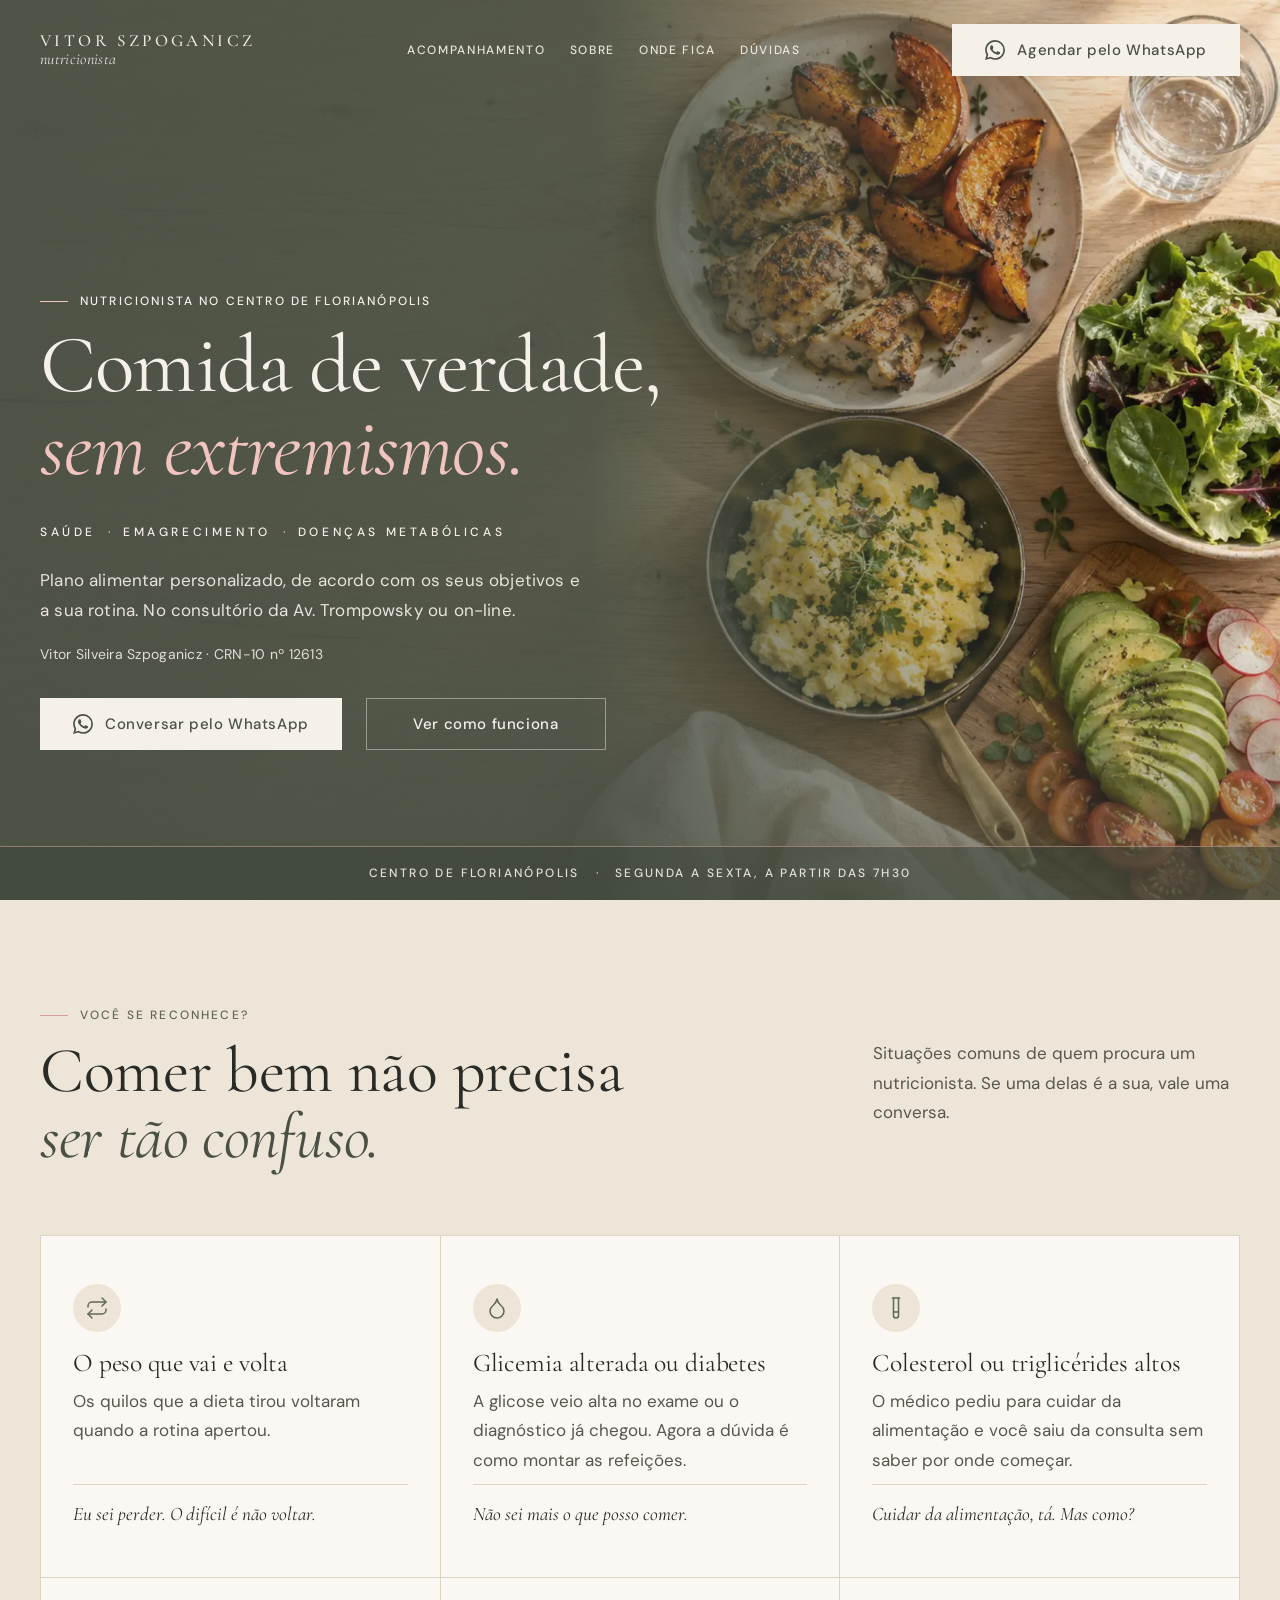
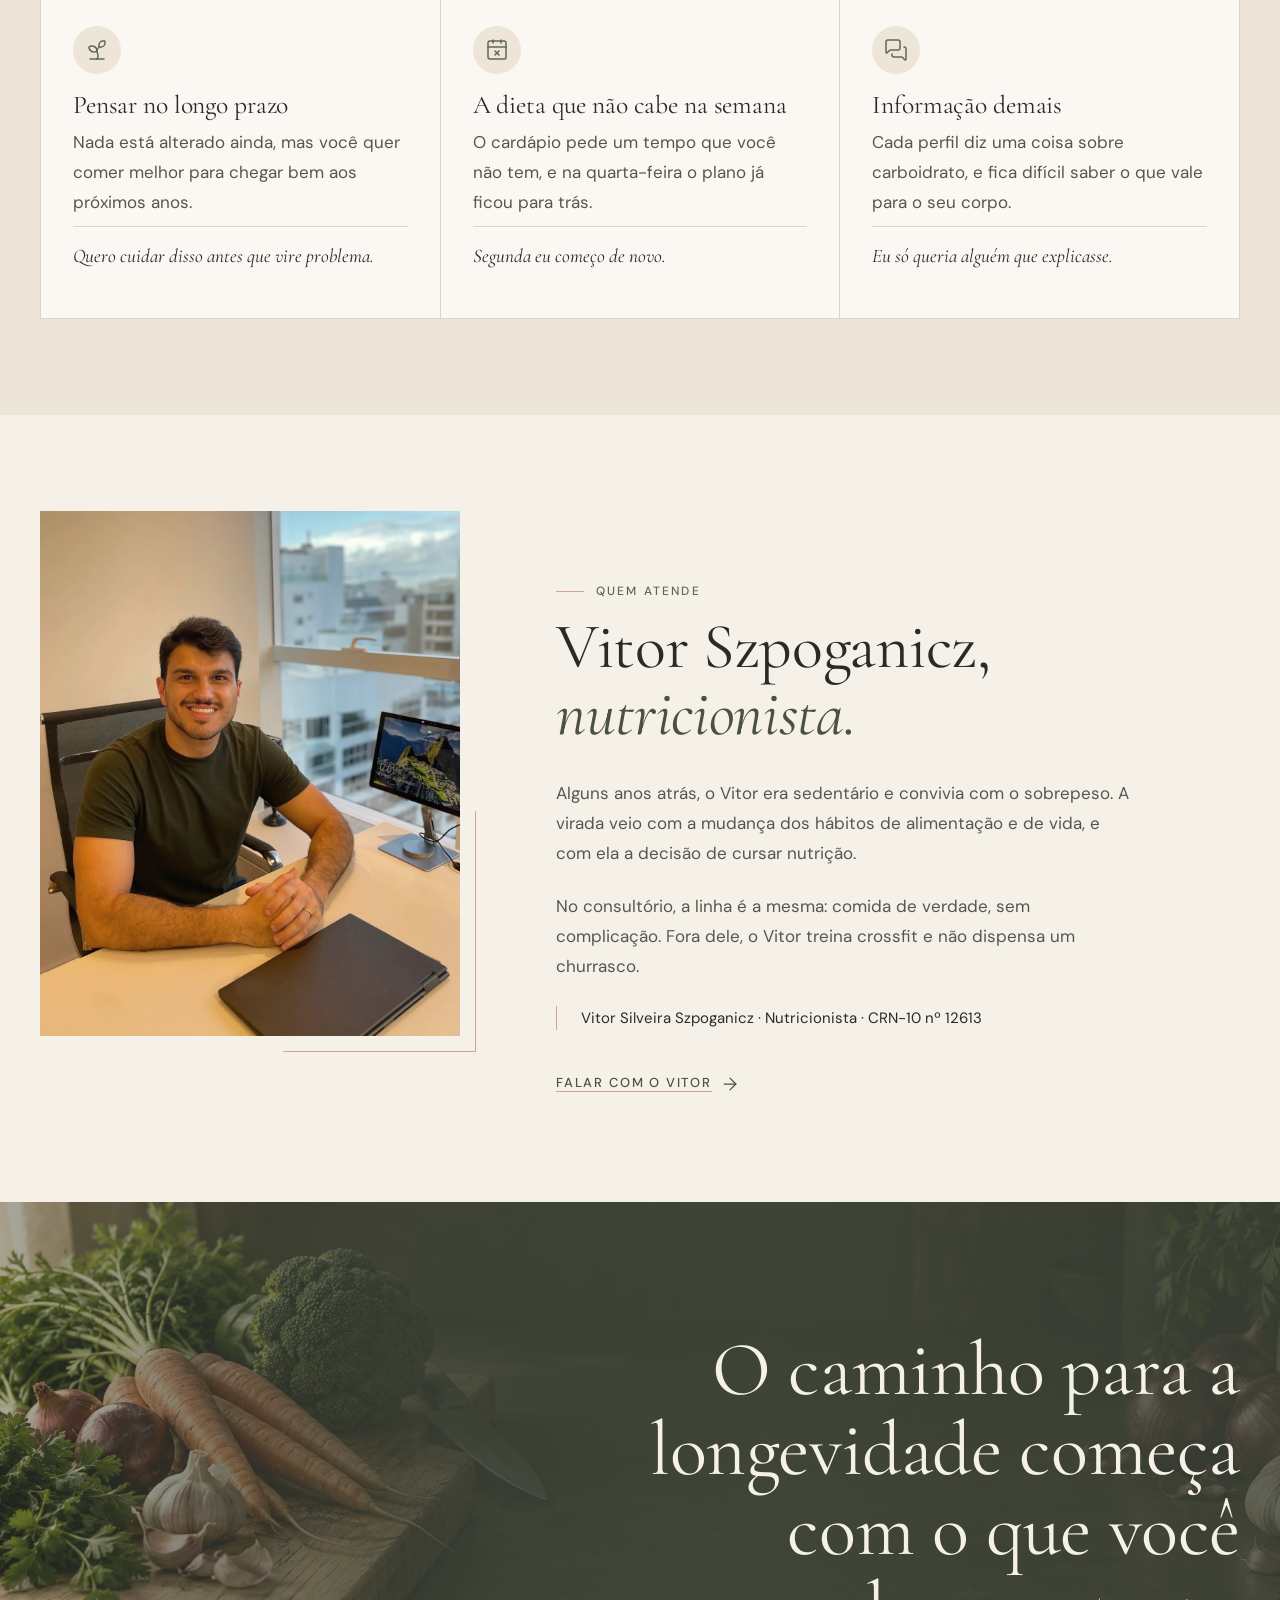
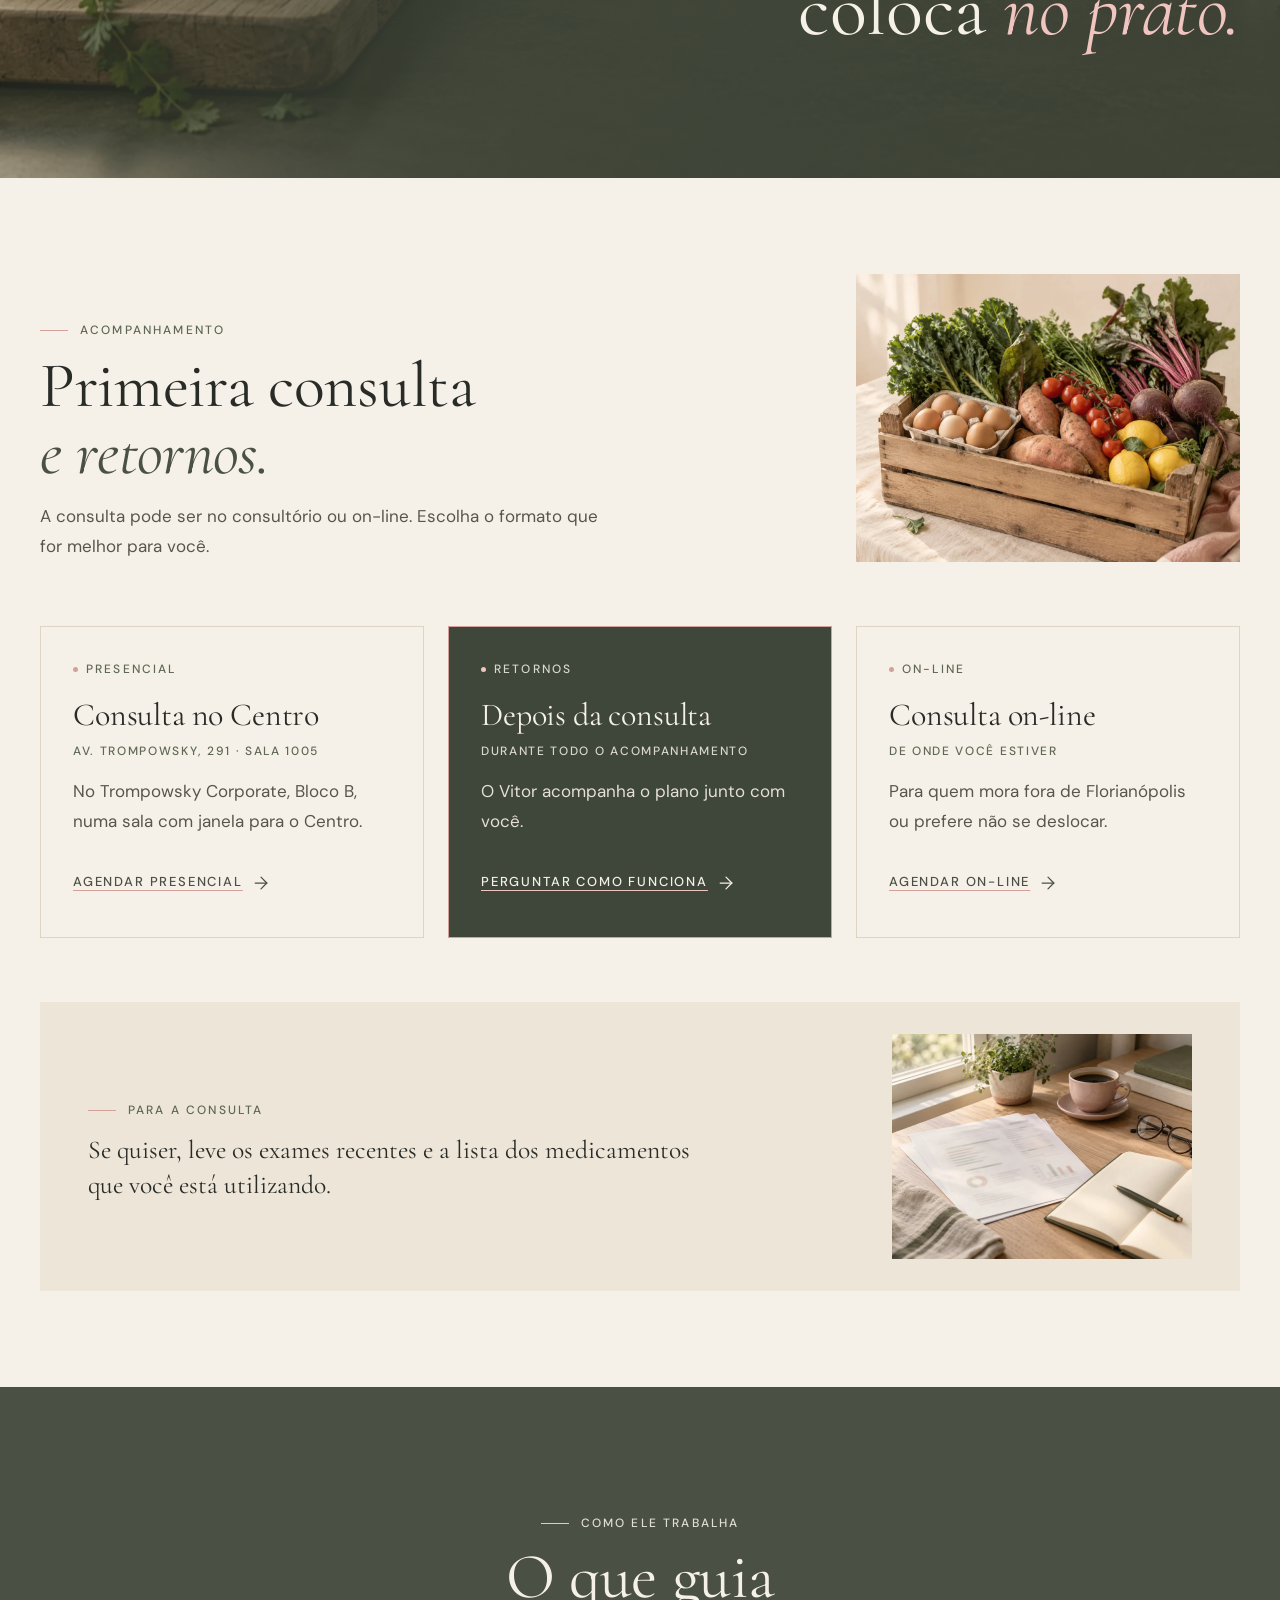
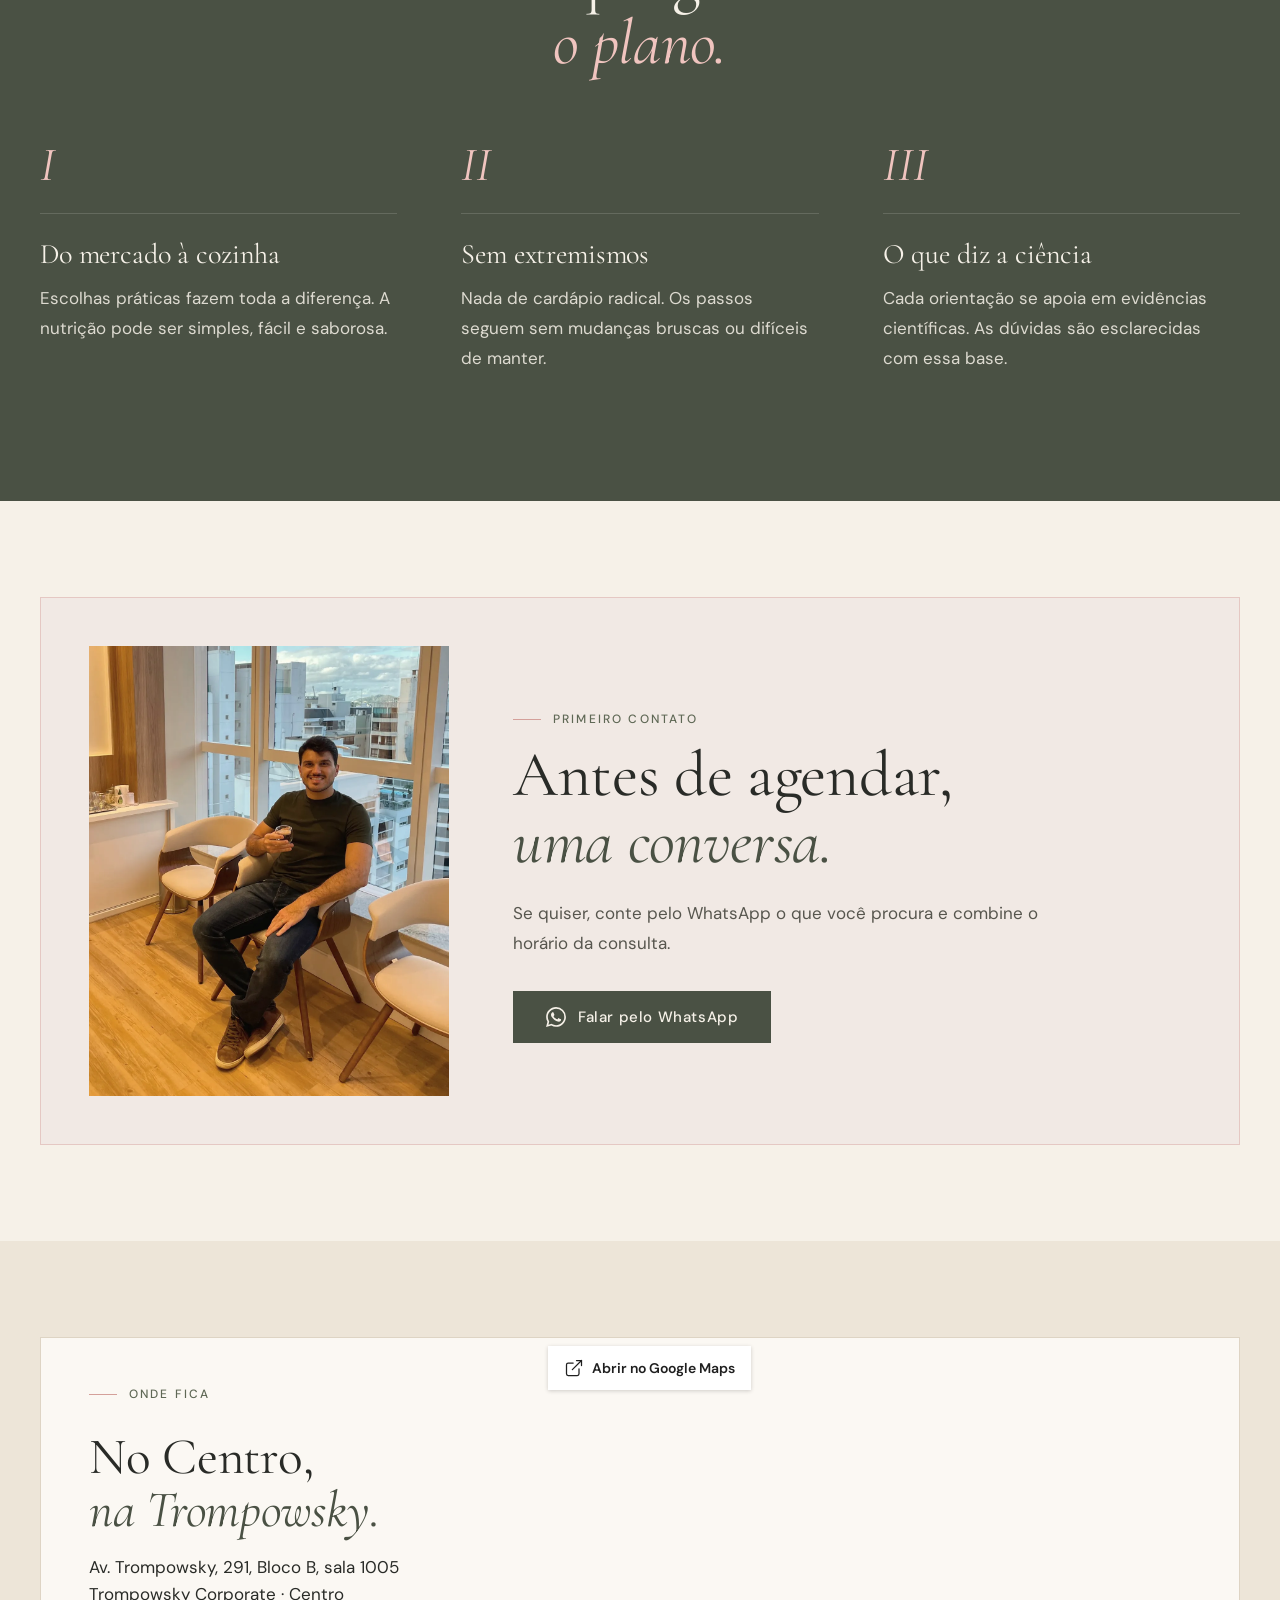
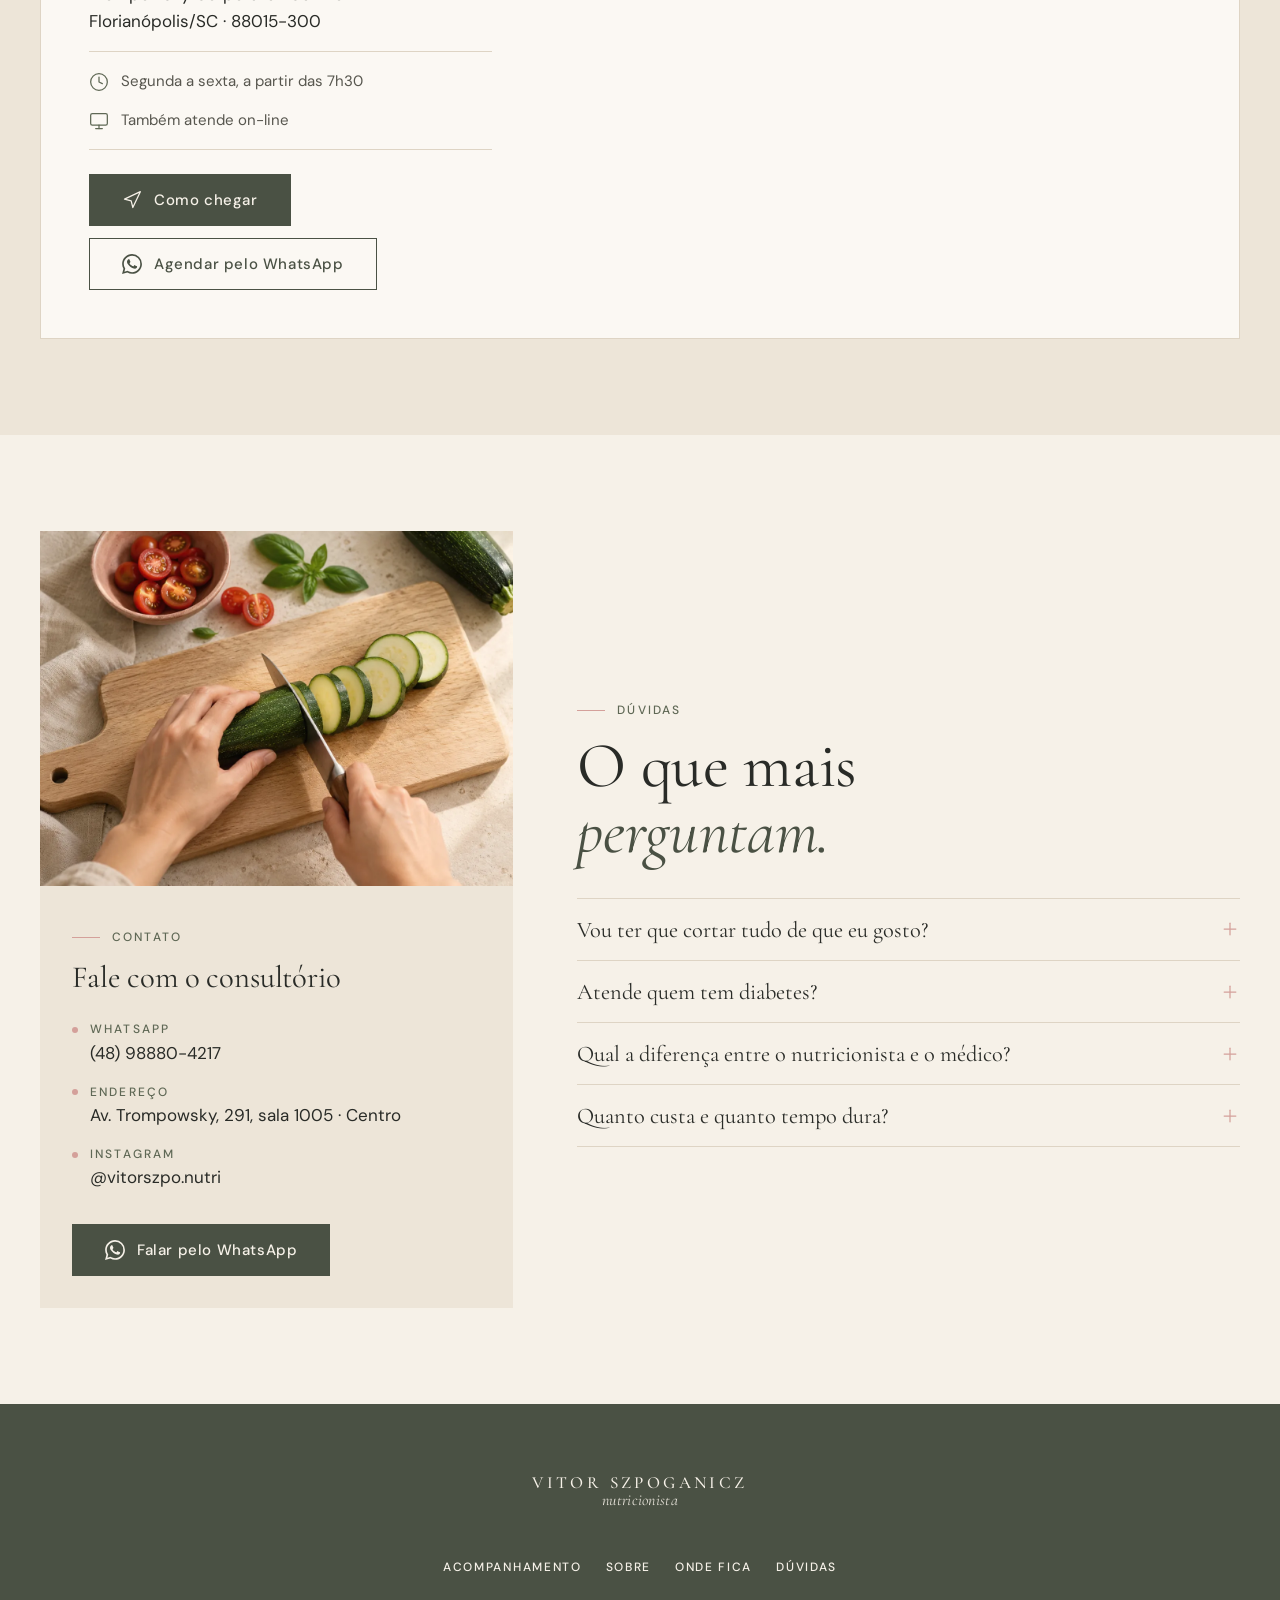
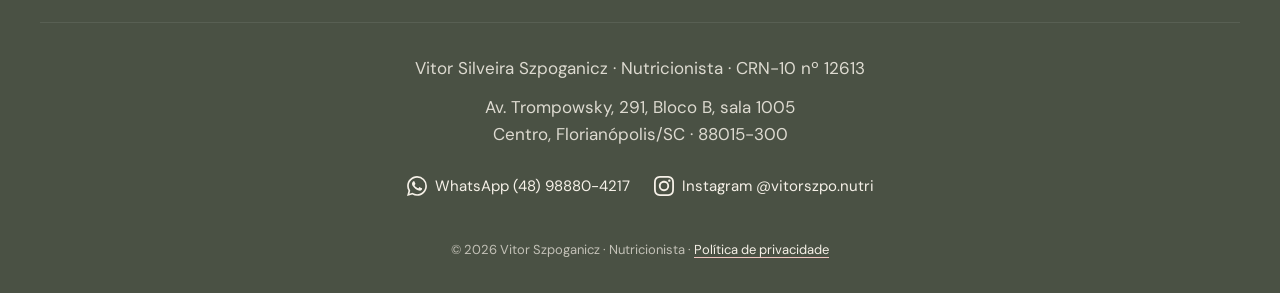
==== index.html @ 2a1fd8b8 "Publicação inicial Co-Authored-By: Claude Sonnet 5.5 <noreply@anthropic.com>" ====
<!DOCTYPE html>
<html lang="pt-BR">
<head>
<meta charset="UTF-8">
<meta name="viewport" content="width=device-width, initial-scale=1">
<!-- PRÉ-VENDA: não remover até o Armin fechar a venda -->
<meta name="robots" content="noindex, nofollow">
<title>Vitor Szpoganicz · Nutricionista em Florianópolis</title>
<meta name="description" content="Nutricionista Vitor Silveira Szpoganicz, CRN-10 nº 12613. Plano alimentar personalizado, presencial na Av. Trompowsky, Centro, ou on-line.">
<meta property="og:title" content="Vitor Szpoganicz · Nutricionista em Florianópolis">
<meta property="og:description" content="Comida de verdade, sem extremismos. Presencial na Av. Trompowsky, Centro, e on-line. CRN-10 nº 12613.">
<meta property="og:url" content="https://infomediamethods-sys.github.io/vitor-szpoganicz-nutricionista/">
<meta property="og:type" content="website">
<meta property="og:locale" content="pt_BR">
<meta property="og:site_name" content="Vitor Szpoganicz · Nutricionista">
<meta property="og:image" content="https://infomediamethods-sys.github.io/vitor-szpoganicz-nutricionista/assets/img/og.jpg">
<meta property="og:image:width" content="1200">
<meta property="og:image:height" content="630">
<meta name="theme-color" content="#4A5144">
<link rel="icon" href="data:image/svg+xml,%3Csvg xmlns='http://www.w3.org/2000/svg' viewBox='0 0 64 64'%3E%3Crect width='64' height='64' fill='%234A5144'/%3E%3Ctext x='32' y='42' font-family='Georgia,serif' font-size='27' letter-spacing='1' fill='%23F6F1E8' text-anchor='middle'%3EVS%3C/text%3E%3C/svg%3E">
<link rel="preconnect" href="https://fonts.googleapis.com">
<link rel="preconnect" href="https://fonts.gstatic.com" crossorigin>
<link href="https://fonts.googleapis.com/css2?family=Cormorant+Garamond:ital,wght@0,400;0,500;1,400;1,500&amp;family=DM+Sans:opsz,wght@9..40,400;9..40,500&amp;display=swap" rel="stylesheet">
<link rel="stylesheet" href="assets/css/base.css">
<link rel="stylesheet" href="assets/css/style.css">

<link rel="preload" as="image" href="assets/img/heroi-mobile.webp" media="(max-width: 899px)" type="image/webp">
<link rel="preload" as="image" href="assets/img/heroi-desktop.webp" media="(min-width: 900px)" type="image/webp">
<script type="application/ld+json">
{
  "@context": "https://schema.org",
  "@graph": [
    {
      "@type": "Person",
      "@id": "https://infomediamethods-sys.github.io/vitor-szpoganicz-nutricionista/#vitor",
      "name": "Vitor Silveira Szpoganicz",
      "alternateName": "Vitor Szpoganicz",
      "jobTitle": "Nutricionista",
      "identifier": "CRN-10 nº 12613",
      "image": "https://infomediamethods-sys.github.io/vitor-szpoganicz-nutricionista/assets/img/sobre-vitor.jpg",
      "sameAs": ["https://www.instagram.com/vitorszpo.nutri"]
    },
    {
      "@type": "LocalBusiness",
      "name": "Vitor Szpoganicz · Nutricionista",
      "url": "https://infomediamethods-sys.github.io/vitor-szpoganicz-nutricionista/",
      "image": "https://infomediamethods-sys.github.io/vitor-szpoganicz-nutricionista/assets/img/og.jpg",
      "telephone": "+55 48 98880-4217",
      "founder": { "@id": "https://infomediamethods-sys.github.io/vitor-szpoganicz-nutricionista/#vitor" },
      "address": {
        "@type": "PostalAddress",
        "streetAddress": "Av. Trompowsky, 291, Bloco B, sala 1005",
        "addressLocality": "Florianópolis",
        "addressRegion": "SC",
        "postalCode": "88015-300",
        "addressCountry": "BR"
      },
      "geo": { "@type": "GeoCoordinates", "latitude": -27.5884316, "longitude": -48.5483989 },
      "hasMap": "https://www.google.com/maps/place/Nutricionista+Vitor+Szpoganicz/data=!4m7!3m6!1s0x9527399aea4a2c7f:0x854b16bb4dbebe6a!8m2!3d-27.5884316!4d-48.5483989!16s%2Fg%2F11x92j5gxb",
      "sameAs": ["https://www.instagram.com/vitorszpo.nutri"]
    }
  ]
}
</script>
</head>
<body>
<a class="pular-conteudo" href="#conteudo">Pular para o conteúdo</a>

<header class="cabecalho" data-header>
  <div class="container cabecalho__inner">
    <a class="marca" href="#inicio" aria-label="Vitor Szpoganicz, nutricionista: início">
      <span class="marca__nome">Vitor Szpoganicz</span>
      <span class="marca__sub">nutricionista</span>
    </a>
    <nav class="nav" aria-label="Seções">
      <a href="#acompanhamento">Acompanhamento</a>
      <a href="#sobre">Sobre</a>
      <a href="#onde-fica">Onde fica</a>
      <a href="#duvidas">Dúvidas</a>
    </nav>
    <a class="botao" href="https://wa.me/5548988804217?text=Ol%C3%A1%2C%20Vitor%21%20Vi%20seu%20site%20e%20gostaria%20de%20agendar%20uma%20consulta." target="_blank" rel="noopener"><svg class="icone icone--marca" width="24" height="24" fill="currentColor" aria-hidden="true" focusable="false" role="img" viewBox="0 0 24 24" xmlns="http://www.w3.org/2000/svg"><path d="M17.472 14.382c-.297-.149-1.758-.867-2.03-.967-.273-.099-.471-.148-.67.15-.197.297-.767.966-.94 1.164-.173.199-.347.223-.644.075-.297-.15-1.255-.463-2.39-1.475-.883-.788-1.48-1.761-1.653-2.059-.173-.297-.018-.458.13-.606.134-.133.298-.347.446-.52.149-.174.198-.298.298-.497.099-.198.05-.371-.025-.52-.075-.149-.669-1.612-.916-2.207-.242-.579-.487-.5-.669-.51-.173-.008-.371-.01-.57-.01-.198 0-.52.074-.792.372-.272.297-1.04 1.016-1.04 2.479 0 1.462 1.065 2.875 1.213 3.074.149.198 2.096 3.2 5.077 4.487.709.306 1.262.489 1.694.625.712.227 1.36.195 1.871.118.571-.085 1.758-.719 2.006-1.413.248-.694.248-1.289.173-1.413-.074-.124-.272-.198-.57-.347m-5.421 7.403h-.004a9.87 9.87 0 01-5.031-1.378l-.361-.214-3.741.982.998-3.648-.235-.374a9.86 9.86 0 01-1.51-5.26c.001-5.45 4.436-9.884 9.888-9.884 2.64 0 5.122 1.03 6.988 2.898a9.825 9.825 0 012.893 6.994c-.003 5.45-4.437 9.884-9.885 9.884m8.413-18.297A11.815 11.815 0 0012.05 0C5.495 0 .16 5.335.157 11.892c0 2.096.547 4.142 1.588 5.945L.057 24l6.305-1.654a11.882 11.882 0 005.683 1.448h.005c6.554 0 11.89-5.335 11.893-11.893a11.821 11.821 0 00-3.48-8.413Z"/></svg><span class="cta-curto">WhatsApp</span><span class="cta-longo">Agendar pelo WhatsApp</span></a>
  </div>

</header>

<main id="conteudo">

  <!-- 1. Herói -->
  <section class="heroi escuro" id="inicio" data-heroi>
    <div class="heroi__fundo">
      <picture>
        <source media="(min-width: 900px)" srcset="assets/img/heroi-desktop.webp" type="image/webp">
        <source media="(min-width: 900px)" srcset="assets/img/heroi-desktop.jpg">
        <source srcset="assets/img/heroi-mobile.webp" type="image/webp">
        <img src="assets/img/heroi-mobile.jpg" width="1200" height="1500" alt="" fetchpriority="high">
      </picture>
    </div>
    <div class="heroi__veu"></div>
    <div class="container heroi__conteudo">
      <div class="heroi__texto">
        <p class="rotulo heroi__entra" style="--atraso: 0s">Nutricionista no Centro de Florianópolis</p>
        <h1 class="heroi__entra" style="--atraso: .1s">Comida de verdade, <em>sem extremismos.</em></h1>
        <ul class="heroi__areas heroi__entra" role="list" style="--atraso: .2s">
          <li>Saúde</li><li>Emagrecimento</li><li>Doenças metabólicas</li>
        </ul>
        <p class="heroi__sub heroi__entra" style="--atraso: .3s">Plano alimentar personalizado, de acordo com os seus objetivos e a sua rotina. No consultório da Av. Trompowsky ou on-line.</p>
        <p class="heroi__registro heroi__entra" style="--atraso: .3s">Vitor Silveira <span class="nowrap">Szpoganicz · CRN-10 nº 12613</span></p>
        <div class="heroi__acoes heroi__entra" style="--atraso: .4s">
          <a class="botao botao--claro" href="https://wa.me/5548988804217?text=Ol%C3%A1%2C%20Vitor%21%20Vi%20seu%20site%20e%20gostaria%20de%20agendar%20uma%20consulta." target="_blank" rel="noopener"><svg class="icone icone--marca" width="24" height="24" fill="currentColor" aria-hidden="true" focusable="false" role="img" viewBox="0 0 24 24" xmlns="http://www.w3.org/2000/svg"><path d="M17.472 14.382c-.297-.149-1.758-.867-2.03-.967-.273-.099-.471-.148-.67.15-.197.297-.767.966-.94 1.164-.173.199-.347.223-.644.075-.297-.15-1.255-.463-2.39-1.475-.883-.788-1.48-1.761-1.653-2.059-.173-.297-.018-.458.13-.606.134-.133.298-.347.446-.52.149-.174.198-.298.298-.497.099-.198.05-.371-.025-.52-.075-.149-.669-1.612-.916-2.207-.242-.579-.487-.5-.669-.51-.173-.008-.371-.01-.57-.01-.198 0-.52.074-.792.372-.272.297-1.04 1.016-1.04 2.479 0 1.462 1.065 2.875 1.213 3.074.149.198 2.096 3.2 5.077 4.487.709.306 1.262.489 1.694.625.712.227 1.36.195 1.871.118.571-.085 1.758-.719 2.006-1.413.248-.694.248-1.289.173-1.413-.074-.124-.272-.198-.57-.347m-5.421 7.403h-.004a9.87 9.87 0 01-5.031-1.378l-.361-.214-3.741.982.998-3.648-.235-.374a9.86 9.86 0 01-1.51-5.26c.001-5.45 4.436-9.884 9.888-9.884 2.64 0 5.122 1.03 6.988 2.898a9.825 9.825 0 012.893 6.994c-.003 5.45-4.437 9.884-9.885 9.884m8.413-18.297A11.815 11.815 0 0012.05 0C5.495 0 .16 5.335.157 11.892c0 2.096.547 4.142 1.588 5.945L.057 24l6.305-1.654a11.882 11.882 0 005.683 1.448h.005c6.554 0 11.89-5.335 11.893-11.893a11.821 11.821 0 00-3.48-8.413Z"/></svg>Conversar pelo WhatsApp</a>
          <a class="botao botao--contorno-claro" href="#acompanhamento">Ver como funciona</a>
        </div>
      </div>
    </div>
    <div class="heroi__faixa">
      <ul class="container" role="list">
        <li>Centro de Florianópolis</li><li>Segunda a sexta, a partir das 7h30</li>
      </ul>
    </div>
  </section>

  <!-- 2. Você se reconhece -->
  <section class="secao situacoes" id="situacoes" aria-labelledby="situacoes-titulo">
    <div class="container">
      <div class="cabeca cabeca--tres r">
        <div class="cabeca__titulo">
          <p class="rotulo">Você se reconhece?</p>
          <h2 id="situacoes-titulo">Comer bem não precisa <em>ser tão confuso.</em></h2>
        </div>
        <p class="cabeca__apoio">Situações comuns de quem procura um nutricionista. Se uma delas é a sua, vale uma conversa.</p>
      </div>
      <ul class="grade-situacoes" role="list">
        <li class="situacao"><div class="situacao__entra r">
          <span class="icone-circulo"><svg aria-hidden="true" focusable="false" class="icone icone--repeat" xmlns="http://www.w3.org/2000/svg" width="24" height="24" viewBox="0 0 24 24" fill="none" stroke="currentColor" stroke-width="1.5" stroke-linecap="round" stroke-linejoin="round" ><path d="m17 2 4 4-4 4" /><path d="M3 11v-1a4 4 0 0 1 4-4h14" /><path d="m7 22-4-4 4-4" /><path d="M21 13v1a4 4 0 0 1-4 4H3" /></svg></span>
          <h3>O peso que vai e volta</h3>
          <p>Os quilos que a dieta tirou voltaram quando a rotina apertou.</p>
          <span></span>
          <p class="situacao__fala">Eu sei perder. O difícil é não voltar.</p>
        </div></li>
        <li class="situacao"><div class="situacao__entra r">
          <span class="icone-circulo"><svg aria-hidden="true" focusable="false" class="icone icone--droplet" xmlns="http://www.w3.org/2000/svg" width="24" height="24" viewBox="0 0 24 24" fill="none" stroke="currentColor" stroke-width="1.5" stroke-linecap="round" stroke-linejoin="round" ><path d="M12 22a7 7 0 0 0 7-7c0-2-1-3.9-3-5.5s-3.5-4-4-6.5c-.5 2.5-2 4.9-4 6.5C6 11.1 5 13 5 15a7 7 0 0 0 7 7z" /></svg></span>
          <h3>Glicemia alterada ou diabetes</h3>
          <p>A glicose veio alta no exame ou o diagnóstico já chegou. Agora a dúvida é como montar as refeições.</p>
          <span></span>
          <p class="situacao__fala">Não sei mais o que posso comer.</p>
        </div></li>
        <li class="situacao"><div class="situacao__entra r">
          <span class="icone-circulo"><svg aria-hidden="true" focusable="false" class="icone icone--test-tube" xmlns="http://www.w3.org/2000/svg" width="24" height="24" viewBox="0 0 24 24" fill="none" stroke="currentColor" stroke-width="1.5" stroke-linecap="round" stroke-linejoin="round" ><path d="M14.5 2v17.5c0 1.4-1.1 2.5-2.5 2.5c-1.4 0-2.5-1.1-2.5-2.5V2" /><path d="M8.5 2h7" /><path d="M14.5 16h-5" /></svg></span>
          <h3>Colesterol ou triglicérides altos</h3>
          <p>O médico pediu para cuidar da alimentação e você saiu da consulta sem saber por onde começar.</p>
          <span></span>
          <p class="situacao__fala">Cuidar da alimentação, tá. Mas como?</p>
        </div></li>
        <li class="situacao"><div class="situacao__entra r">
          <span class="icone-circulo"><svg aria-hidden="true" focusable="false" class="icone icone--sprout" xmlns="http://www.w3.org/2000/svg" width="24" height="24" viewBox="0 0 24 24" fill="none" stroke="currentColor" stroke-width="1.5" stroke-linecap="round" stroke-linejoin="round" ><path d="M14 9.536V7a4 4 0 0 1 4-4h1.5a.5.5 0 0 1 .5.5V5a4 4 0 0 1-4 4 4 4 0 0 0-4 4c0 2 1 3 1 5a5 5 0 0 1-1 3" /><path d="M4 9a5 5 0 0 1 8 4 5 5 0 0 1-8-4" /><path d="M5 21h14" /></svg></span>
          <h3>Pensar no longo prazo</h3>
          <p>Nada está alterado ainda, mas você quer comer melhor para chegar bem aos próximos anos.</p>
          <span></span>
          <p class="situacao__fala">Quero cuidar disso antes que vire problema.</p>
        </div></li>
        <li class="situacao"><div class="situacao__entra r">
          <span class="icone-circulo"><svg aria-hidden="true" focusable="false" class="icone icone--calendar-x" xmlns="http://www.w3.org/2000/svg" width="24" height="24" viewBox="0 0 24 24" fill="none" stroke="currentColor" stroke-width="1.5" stroke-linecap="round" stroke-linejoin="round" ><path d="M8 2v3" /><path d="M16 2v3" /><rect x="3" y="3" width="18" height="18" rx="2" /><path d="M3 9h18" /><path d="m14 13-4 4" /><path d="m10 13 4 4" /></svg></span>
          <h3>A dieta que não cabe na semana</h3>
          <p>O cardápio pede um tempo que você não tem, e na quarta-feira o plano já ficou para trás.</p>
          <span></span>
          <p class="situacao__fala">Segunda eu começo de novo.</p>
        </div></li>
        <li class="situacao"><div class="situacao__entra r">
          <span class="icone-circulo"><svg aria-hidden="true" focusable="false" class="icone icone--messages-square" xmlns="http://www.w3.org/2000/svg" width="24" height="24" viewBox="0 0 24 24" fill="none" stroke="currentColor" stroke-width="1.5" stroke-linecap="round" stroke-linejoin="round" ><path d="M16 10a2 2 0 0 1-2 2H6.828a2 2 0 0 0-1.414.586l-2.202 2.202A.71.71 0 0 1 2 14.286V4a2 2 0 0 1 2-2h10a2 2 0 0 1 2 2z" /><path d="M20 9a2 2 0 0 1 2 2v10.286a.71.71 0 0 1-1.212.502l-2.202-2.202A2 2 0 0 0 17.172 19H10a2 2 0 0 1-2-2v-1" /></svg></span>
          <h3>Informação demais</h3>
          <p>Cada perfil diz uma coisa sobre carboidrato, e fica difícil saber o que vale para o seu corpo.</p>
          <span></span>
          <p class="situacao__fala">Eu só queria alguém que explicasse.</p>
        </div></li>
      </ul>
    </div>
  </section>

  <!-- 3. Sobre -->
  <section class="secao sobre" id="sobre" aria-labelledby="sobre-titulo">
    <div class="container sobre__grade">
      <div class="sobre__foto r">
        <div class="midia">
          <picture>
            <source srcset="assets/img/sobre-vitor.webp" type="image/webp">
            <img src="assets/img/sobre-vitor.jpg" width="1200" height="1500" loading="lazy" alt="Vitor Szpoganicz sorrindo, sentado à mesa do consultório, com a janela e os prédios do Centro ao fundo">
          </picture>
        </div>
      </div>
      <div class="sobre__texto r">
        <p class="rotulo">Quem atende</p>
        <h2 id="sobre-titulo">Vitor Szpoganicz, <em>nutricionista.</em></h2>
        <p>Alguns anos atrás, o Vitor era sedentário e convivia com o sobrepeso. A virada veio com a mudança dos hábitos de alimentação e de vida, e com ela a decisão de cursar nutrição.</p>
        <p>No consultório, a linha é a mesma: comida de verdade, sem complicação. Fora dele, o Vitor treina crossfit e não dispensa um churrasco.</p>
        <p class="identificacao"><span class="nowrap">Vitor Silveira Szpoganicz</span><span class="sep-largo"> · </span><span class="bloco-estreito nowrap">Nutricionista · CRN-10 nº 12613</span></p>
        <div class="sobre__acao">
          <a class="link" href="https://wa.me/5548988804217?text=Ol%C3%A1%2C%20Vitor%21%20Vi%20seu%20site%20e%20queria%20tirar%20uma%20d%C3%BAvida%20antes%20de%20agendar." target="_blank" rel="noopener"><span>Falar com o Vitor</span><svg aria-hidden="true" focusable="false" class="icone icone--arrow-right" xmlns="http://www.w3.org/2000/svg" width="24" height="24" viewBox="0 0 24 24" fill="none" stroke="currentColor" stroke-width="1.5" stroke-linecap="round" stroke-linejoin="round" ><path d="M5 12h14" /><path d="m12 5 7 7-7 7" /></svg></a>
        </div>
      </div>
    </div>
  </section>

  <!-- 4. Frase grande -->
  <section class="frase escuro" aria-label="O caminho para a longevidade">
    <div class="frase__fundo">
      <picture>
        <source media="(min-width: 900px)" srcset="assets/img/frase-cozinha.webp" type="image/webp">
        <source media="(min-width: 900px)" srcset="assets/img/frase-cozinha.jpg">
        <source srcset="assets/img/frase-cozinha-mobile.webp" type="image/webp">
        <img src="assets/img/frase-cozinha-mobile.jpg" width="1200" height="1500" loading="lazy" alt="">
      </picture>
    </div>
    <div class="frase__veu"></div>
    <div class="container frase__texto">
      <h2 class="r">O caminho para a longevidade começa com o que você coloca <em>no prato.</em></h2>
    </div>
  </section>

  <!-- 5. Acompanhamento -->
  <section class="secao acompanhamento" id="acompanhamento" aria-labelledby="acompanhamento-titulo">
    <div class="container">
      <div class="acompanhamento__cabeca">
        <div class="cabeca__titulo r">
          <p class="rotulo">Acompanhamento</p>
          <h2 id="acompanhamento-titulo">Primeira consulta <em>e retornos.</em></h2>
          <p class="acompanhamento__apoio">A consulta pode ser no consultório ou on-line. Escolha o formato que for melhor para você.</p>
        </div>
        <div class="acompanhamento__midia r">
          <div class="midia">
            <picture>
              <source srcset="assets/img/online-ingredientes.webp" type="image/webp">
              <img src="assets/img/online-ingredientes.jpg" width="1200" height="900" loading="lazy" alt="Caixote de feira com ovos, batata-doce, tomates, couve e beterraba">
            </picture>
          </div>
        </div>
      </div>
      <ul class="servicos" role="list">
        <li class="servico" data-servico><div class="servico__entra r">
          <span class="servico__etiqueta">Presencial</span>
          <button class="servico__abrir" type="button" aria-expanded="false" aria-controls="servico-1" aria-label="Ver detalhes da consulta no Centro"><svg aria-hidden="true" focusable="false" class="icone icone--plus" xmlns="http://www.w3.org/2000/svg" width="24" height="24" viewBox="0 0 24 24" fill="none" stroke="currentColor" stroke-width="1.5" stroke-linecap="round" stroke-linejoin="round" ><path d="M5 12h14" /><path d="M12 5v14" /></svg></button>
          <h3>Consulta no Centro</h3>
          <p class="servico__linha">Av. Trompowsky, 291 · sala 1005</p>
          <div class="servico__corpo" id="servico-1">
            <p>No Trompowsky Corporate, Bloco B, numa sala com janela para o Centro.</p>
            <div class="servico__acao"><a class="link" href="https://wa.me/5548988804217?text=Ol%C3%A1%2C%20Vitor%21%20Vi%20seu%20site%20e%20gostaria%20de%20agendar%20uma%20consulta%20presencial%20no%20Centro." target="_blank" rel="noopener"><span>Agendar presencial</span><svg aria-hidden="true" focusable="false" class="icone icone--arrow-right" xmlns="http://www.w3.org/2000/svg" width="24" height="24" viewBox="0 0 24 24" fill="none" stroke="currentColor" stroke-width="1.5" stroke-linecap="round" stroke-linejoin="round" ><path d="M5 12h14" /><path d="m12 5 7 7-7 7" /></svg></a></div>
          </div>
        </div></li>
        <li class="servico servico--destaque escuro" data-servico><div class="servico__entra r">
          <span class="servico__etiqueta">Retornos</span>
          <button class="servico__abrir" type="button" aria-expanded="false" aria-controls="servico-2" aria-label="Ver detalhes do acompanhamento depois da consulta"><svg aria-hidden="true" focusable="false" class="icone icone--plus" xmlns="http://www.w3.org/2000/svg" width="24" height="24" viewBox="0 0 24 24" fill="none" stroke="currentColor" stroke-width="1.5" stroke-linecap="round" stroke-linejoin="round" ><path d="M5 12h14" /><path d="M12 5v14" /></svg></button>
          <h3>Depois da consulta</h3>
          <p class="servico__linha">Durante todo o acompanhamento</p>
          <div class="servico__corpo" id="servico-2">
            <p>O Vitor acompanha o plano junto com você.</p>
            <div class="servico__acao"><a class="link" href="https://wa.me/5548988804217?text=Ol%C3%A1%2C%20Vitor%21%20Vi%20seu%20site%20e%20queria%20entender%20como%20funciona%20o%20acompanhamento." target="_blank" rel="noopener"><span>Perguntar como funciona</span><svg aria-hidden="true" focusable="false" class="icone icone--arrow-right" xmlns="http://www.w3.org/2000/svg" width="24" height="24" viewBox="0 0 24 24" fill="none" stroke="currentColor" stroke-width="1.5" stroke-linecap="round" stroke-linejoin="round" ><path d="M5 12h14" /><path d="m12 5 7 7-7 7" /></svg></a></div>
          </div>
        </div></li>
        <li class="servico" data-servico><div class="servico__entra r">
          <span class="servico__etiqueta">On-line</span>
          <button class="servico__abrir" type="button" aria-expanded="false" aria-controls="servico-3" aria-label="Ver detalhes da consulta on-line"><svg aria-hidden="true" focusable="false" class="icone icone--plus" xmlns="http://www.w3.org/2000/svg" width="24" height="24" viewBox="0 0 24 24" fill="none" stroke="currentColor" stroke-width="1.5" stroke-linecap="round" stroke-linejoin="round" ><path d="M5 12h14" /><path d="M12 5v14" /></svg></button>
          <h3>Consulta on-line</h3>
          <p class="servico__linha">De onde você estiver</p>
          <div class="servico__corpo" id="servico-3">
            <p>Para quem mora fora de Florianópolis ou prefere não se deslocar.</p>
            <div class="servico__acao"><a class="link" href="https://wa.me/5548988804217?text=Ol%C3%A1%2C%20Vitor%21%20Vi%20seu%20site%20e%20gostaria%20de%20agendar%20uma%20consulta%20on-line." target="_blank" rel="noopener"><span>Agendar on-line</span><svg aria-hidden="true" focusable="false" class="icone icone--arrow-right" xmlns="http://www.w3.org/2000/svg" width="24" height="24" viewBox="0 0 24 24" fill="none" stroke="currentColor" stroke-width="1.5" stroke-linecap="round" stroke-linejoin="round" ><path d="M5 12h14" /><path d="m12 5 7 7-7 7" /></svg></a></div>
          </div>
        </div></li>
      </ul>
      <div class="banda r">
        <div class="banda__texto">
          <p class="rotulo">Para a consulta</p>
          <p>Se quiser, leve os exames recentes e a lista dos medicamentos que você está utilizando.</p>
        </div>
        <div class="midia">
          <picture>
            <source srcset="assets/img/acompanhamento-exames.webp" type="image/webp">
            <img src="assets/img/acompanhamento-exames.jpg" width="1200" height="900" loading="lazy" alt="Folhas de exame, caderno aberto e uma xícara de café sobre a mesa">
          </picture>
        </div>
      </div>
    </div>
  </section>

  <!-- 6. Princípios -->
  <section class="secao principios escuro" id="principios" aria-labelledby="principios-titulo">
    <div class="container">
      <div class="principios__cabeca r">
        <p class="rotulo">Como ele trabalha</p>
        <h2 id="principios-titulo">O que guia <em>o plano.</em></h2>
      </div>
      <ol class="principios__lista" role="list">
        <li class="principio r">
          <span class="principio__num" aria-hidden="true">I</span>
          <span class="principio__fio"></span>
          <h3>Do mercado à cozinha</h3>
          <p>Escolhas práticas fazem toda a diferença. A nutrição pode ser simples, fácil e saborosa.</p>
        </li>
        <li class="principio r">
          <span class="principio__num" aria-hidden="true">II</span>
          <span class="principio__fio"></span>
          <h3>Sem extremismos</h3>
          <p>Nada de cardápio radical. Os passos seguem sem mudanças bruscas ou difíceis de manter.</p>
        </li>
        <li class="principio r">
          <span class="principio__num" aria-hidden="true">III</span>
          <span class="principio__fio"></span>
          <h3>O que diz a ciência</h3>
          <p>Cada orientação se apoia em evidências científicas. As dúvidas são esclarecidas com essa base.</p>
        </li>
      </ol>
    </div>
  </section>

  <!-- 7. Convite -->
  <section class="secao convite-secao" id="contato-inicial" aria-labelledby="convite-titulo">
    <div class="container">
      <div class="convite r">
        <div class="midia">
          <picture>
            <source srcset="assets/img/convite-recepcao.webp" type="image/webp">
            <img src="assets/img/convite-recepcao.jpg" width="1160" height="1450" loading="lazy" alt="Vitor Szpoganicz na sala de espera do consultório, com uma xícara de café">
          </picture>
        </div>
        <div class="convite__texto">
          <p class="rotulo">Primeiro contato</p>
          <h2 id="convite-titulo">Antes de agendar, <em>uma conversa.</em></h2>
          <p>Se quiser, conte pelo WhatsApp o que você procura e combine o horário da consulta.</p>
          <div class="convite__acao">
            <a class="botao botao--primario" href="https://wa.me/5548988804217?text=Ol%C3%A1%2C%20Vitor%21%20Vi%20seu%20site%20e%20queria%20tirar%20uma%20d%C3%BAvida%20antes%20de%20agendar." target="_blank" rel="noopener"><svg class="icone icone--marca" width="24" height="24" fill="currentColor" aria-hidden="true" focusable="false" role="img" viewBox="0 0 24 24" xmlns="http://www.w3.org/2000/svg"><path d="M17.472 14.382c-.297-.149-1.758-.867-2.03-.967-.273-.099-.471-.148-.67.15-.197.297-.767.966-.94 1.164-.173.199-.347.223-.644.075-.297-.15-1.255-.463-2.39-1.475-.883-.788-1.48-1.761-1.653-2.059-.173-.297-.018-.458.13-.606.134-.133.298-.347.446-.52.149-.174.198-.298.298-.497.099-.198.05-.371-.025-.52-.075-.149-.669-1.612-.916-2.207-.242-.579-.487-.5-.669-.51-.173-.008-.371-.01-.57-.01-.198 0-.52.074-.792.372-.272.297-1.04 1.016-1.04 2.479 0 1.462 1.065 2.875 1.213 3.074.149.198 2.096 3.2 5.077 4.487.709.306 1.262.489 1.694.625.712.227 1.36.195 1.871.118.571-.085 1.758-.719 2.006-1.413.248-.694.248-1.289.173-1.413-.074-.124-.272-.198-.57-.347m-5.421 7.403h-.004a9.87 9.87 0 01-5.031-1.378l-.361-.214-3.741.982.998-3.648-.235-.374a9.86 9.86 0 01-1.51-5.26c.001-5.45 4.436-9.884 9.888-9.884 2.64 0 5.122 1.03 6.988 2.898a9.825 9.825 0 012.893 6.994c-.003 5.45-4.437 9.884-9.885 9.884m8.413-18.297A11.815 11.815 0 0012.05 0C5.495 0 .16 5.335.157 11.892c0 2.096.547 4.142 1.588 5.945L.057 24l6.305-1.654a11.882 11.882 0 005.683 1.448h.005c6.554 0 11.89-5.335 11.893-11.893a11.821 11.821 0 00-3.48-8.413Z"/></svg>Falar pelo WhatsApp</a>
          </div>
        </div>
      </div>
    </div>
  </section>

  <!-- 8. Onde fica -->
  <section class="secao local" id="onde-fica" data-mapa>
    <div class="container local__grade">
      <div class="local__cartao r">
        <p class="rotulo">Onde fica</p>
        <h2 class="local__titulo">No Centro, <em>na Trompowsky.</em></h2>
        <address class="local__endereco">
          Av. Trompowsky, 291, Bloco B, <span class="nowrap">sala 1005</span><br>
          Trompowsky Corporate · Centro<br>
          Florianópolis/SC · 88015-300
        </address>
        <ul class="local__fatos" role="list">
          <li><svg aria-hidden="true" focusable="false" class="icone icone--clock" xmlns="http://www.w3.org/2000/svg" width="24" height="24" viewBox="0 0 24 24" fill="none" stroke="currentColor" stroke-width="1.5" stroke-linecap="round" stroke-linejoin="round" ><circle cx="12" cy="12" r="10" /><path d="M12 6v6l4 2" /></svg> Segunda a sexta, a partir das 7h30</li>
          <li><svg aria-hidden="true" focusable="false" class="icone icone--monitor" xmlns="http://www.w3.org/2000/svg" width="24" height="24" viewBox="0 0 24 24" fill="none" stroke="currentColor" stroke-width="1.5" stroke-linecap="round" stroke-linejoin="round" ><rect width="20" height="14" x="2" y="3" rx="2" /><line x1="8" x2="16" y1="21" y2="21" /><line x1="12" x2="12" y1="17" y2="21" /></svg> Também atende on-line</li>
        </ul>
        <div class="local__acoes">
          <a class="botao botao--primario" href="https://www.google.com/maps/dir/?api=1&amp;destination=Av.%20Trompowsky%2C%20291%2C%20Centro%2C%20Florian%C3%B3polis%20-%20SC%2C%2088015-300" target="_blank" rel="noopener"><svg aria-hidden="true" focusable="false" class="icone icone--navigation" xmlns="http://www.w3.org/2000/svg" width="24" height="24" viewBox="0 0 24 24" fill="none" stroke="currentColor" stroke-width="1.5" stroke-linecap="round" stroke-linejoin="round" ><polygon points="3 11 22 2 13 21 11 13 3 11" /></svg> Como chegar</a>
          <a class="botao botao--contorno local__so-computador" href="https://wa.me/5548988804217?text=Ol%C3%A1%2C%20Vitor%21%20Vi%20seu%20site%20e%20gostaria%20de%20agendar%20uma%20consulta." target="_blank" rel="noopener"><svg class="icone icone--marca" width="24" height="24" fill="currentColor" aria-hidden="true" focusable="false" role="img" viewBox="0 0 24 24" xmlns="http://www.w3.org/2000/svg"><path d="M17.472 14.382c-.297-.149-1.758-.867-2.03-.967-.273-.099-.471-.148-.67.15-.197.297-.767.966-.94 1.164-.173.199-.347.223-.644.075-.297-.15-1.255-.463-2.39-1.475-.883-.788-1.48-1.761-1.653-2.059-.173-.297-.018-.458.13-.606.134-.133.298-.347.446-.52.149-.174.198-.298.298-.497.099-.198.05-.371-.025-.52-.075-.149-.669-1.612-.916-2.207-.242-.579-.487-.5-.669-.51-.173-.008-.371-.01-.57-.01-.198 0-.52.074-.792.372-.272.297-1.04 1.016-1.04 2.479 0 1.462 1.065 2.875 1.213 3.074.149.198 2.096 3.2 5.077 4.487.709.306 1.262.489 1.694.625.712.227 1.36.195 1.871.118.571-.085 1.758-.719 2.006-1.413.248-.694.248-1.289.173-1.413-.074-.124-.272-.198-.57-.347m-5.421 7.403h-.004a9.87 9.87 0 01-5.031-1.378l-.361-.214-3.741.982.998-3.648-.235-.374a9.86 9.86 0 01-1.51-5.26c.001-5.45 4.436-9.884 9.888-9.884 2.64 0 5.122 1.03 6.988 2.898a9.825 9.825 0 012.893 6.994c-.003 5.45-4.437 9.884-9.885 9.884m8.413-18.297A11.815 11.815 0 0012.05 0C5.495 0 .16 5.335.157 11.892c0 2.096.547 4.142 1.588 5.945L.057 24l6.305-1.654a11.882 11.882 0 005.683 1.448h.005c6.554 0 11.89-5.335 11.893-11.893a11.821 11.821 0 00-3.48-8.413Z"/></svg> Agendar pelo WhatsApp</a>
        </div>
      </div>
      <a class="local__mapa" href="https://www.google.com/maps/place/Nutricionista+Vitor+Szpoganicz/data=!4m7!3m6!1s0x9527399aea4a2c7f:0x854b16bb4dbebe6a!8m2!3d-27.5884316!4d-48.5483989!16s%2Fg%2F11x92j5gxb!19sChIJfyxK6po5J5URar6-TbsWS4U" target="_blank" rel="noopener" aria-label="Abrir Nutricionista Vitor Szpoganicz no Google Maps">
        <iframe src="https://www.google.com/maps?q=Av.%20Trompowsky%2C%20291%20-%20Centro%2C%20Florian%C3%B3polis%20-%20SC%2C%2088015-300&amp;z=16&amp;output=embed"
          title="Mapa: Nutricionista Vitor Szpoganicz no Centro, Florianópolis" loading="lazy" referrerpolicy="no-referrer-when-downgrade"
          tabindex="-1" aria-hidden="true"></iframe>
        <span class="local__selo"><svg aria-hidden="true" focusable="false" class="icone icone--external-link" xmlns="http://www.w3.org/2000/svg" width="24" height="24" viewBox="0 0 24 24" fill="none" stroke="currentColor" stroke-width="1.5" stroke-linecap="round" stroke-linejoin="round" ><path d="M15 3h6v6" /><path d="M10 14 21 3" /><path d="M18 13v6a2 2 0 0 1-2 2H5a2 2 0 0 1-2-2V8a2 2 0 0 1 2-2h6" /></svg> Abrir no Google Maps</span>
      </a>
    </div>
  </section>

  <!-- 9. Dúvidas + contato -->
  <section class="secao duvidas" id="duvidas" aria-labelledby="duvidas-titulo">
    <div class="container duvidas__grade">
      <aside class="contato r" aria-labelledby="contato-titulo">
        <div class="midia">
          <picture>
            <source srcset="assets/img/contato-preparo.webp" type="image/webp">
            <img src="assets/img/contato-preparo.jpg" width="1200" height="900" loading="lazy" alt="Mãos fatiando uma abobrinha numa tábua de madeira, vista de cima">
          </picture>
        </div>
        <div class="contato__texto">
          <p class="rotulo">Contato</p>
          <h3 id="contato-titulo">Fale com o consultório</h3>
          <dl class="contato__lista">
            <div><dt>WhatsApp</dt><dd><a href="https://wa.me/5548988804217?text=Ol%C3%A1%2C%20Vitor%21%20Vi%20seu%20site%20e%20queria%20tirar%20uma%20d%C3%BAvida%20antes%20de%20agendar." target="_blank" rel="noopener">(48) 98880-4217</a></dd></div>
            <div><dt>Endereço</dt><dd>Av. Trompowsky, 291, <span class="nowrap">sala 1005 · Centro</span></dd></div>
            <div><dt>Instagram</dt><dd><a href="https://www.instagram.com/vitorszpo.nutri" target="_blank" rel="noopener">@vitorszpo.nutri</a></dd></div>
          </dl>
          <div class="contato__acao">
            <a class="botao botao--primario" href="https://wa.me/5548988804217?text=Ol%C3%A1%2C%20Vitor%21%20Vi%20seu%20site%20e%20queria%20tirar%20uma%20d%C3%BAvida%20antes%20de%20agendar." target="_blank" rel="noopener"><svg class="icone icone--marca" width="24" height="24" fill="currentColor" aria-hidden="true" focusable="false" role="img" viewBox="0 0 24 24" xmlns="http://www.w3.org/2000/svg"><path d="M17.472 14.382c-.297-.149-1.758-.867-2.03-.967-.273-.099-.471-.148-.67.15-.197.297-.767.966-.94 1.164-.173.199-.347.223-.644.075-.297-.15-1.255-.463-2.39-1.475-.883-.788-1.48-1.761-1.653-2.059-.173-.297-.018-.458.13-.606.134-.133.298-.347.446-.52.149-.174.198-.298.298-.497.099-.198.05-.371-.025-.52-.075-.149-.669-1.612-.916-2.207-.242-.579-.487-.5-.669-.51-.173-.008-.371-.01-.57-.01-.198 0-.52.074-.792.372-.272.297-1.04 1.016-1.04 2.479 0 1.462 1.065 2.875 1.213 3.074.149.198 2.096 3.2 5.077 4.487.709.306 1.262.489 1.694.625.712.227 1.36.195 1.871.118.571-.085 1.758-.719 2.006-1.413.248-.694.248-1.289.173-1.413-.074-.124-.272-.198-.57-.347m-5.421 7.403h-.004a9.87 9.87 0 01-5.031-1.378l-.361-.214-3.741.982.998-3.648-.235-.374a9.86 9.86 0 01-1.51-5.26c.001-5.45 4.436-9.884 9.888-9.884 2.64 0 5.122 1.03 6.988 2.898a9.825 9.825 0 012.893 6.994c-.003 5.45-4.437 9.884-9.885 9.884m8.413-18.297A11.815 11.815 0 0012.05 0C5.495 0 .16 5.335.157 11.892c0 2.096.547 4.142 1.588 5.945L.057 24l6.305-1.654a11.882 11.882 0 005.683 1.448h.005c6.554 0 11.89-5.335 11.893-11.893a11.821 11.821 0 00-3.48-8.413Z"/></svg>Falar pelo WhatsApp</a>
          </div>
        </div>
      </aside>
      <div class="duvidas__faq">
        <div class="r">
          <p class="rotulo">Dúvidas</p>
          <h2 id="duvidas-titulo">O que mais <em>perguntam.</em></h2>
        </div>
        <div class="faq r">
          <details>
            <summary>Vou ter que cortar tudo de que eu gosto?<svg aria-hidden="true" focusable="false" class="icone icone--plus" xmlns="http://www.w3.org/2000/svg" width="24" height="24" viewBox="0 0 24 24" fill="none" stroke="currentColor" stroke-width="1.5" stroke-linecap="round" stroke-linejoin="round" ><path d="M5 12h14" /><path d="M12 5v14" /></svg></summary>
            <div class="faq__resposta"><p>O que entra e o que sai é decidido na consulta, junto com você.</p></div>
          </details>
          <details>
            <summary>Atende quem tem diabetes?<svg aria-hidden="true" focusable="false" class="icone icone--plus" xmlns="http://www.w3.org/2000/svg" width="24" height="24" viewBox="0 0 24 24" fill="none" stroke="currentColor" stroke-width="1.5" stroke-linecap="round" stroke-linejoin="round" ><path d="M5 12h14" /><path d="M12 5v14" /></svg></summary>
            <div class="faq__resposta"><p>Sim. O tratamento de doenças metabólicas, como o diabetes, está entre as áreas do Vitor. A alimentação não substitui a medicação nem o seu médico.</p></div>
          </details>
          <details>
            <summary>Qual a diferença entre o nutricionista e o médico?<svg aria-hidden="true" focusable="false" class="icone icone--plus" xmlns="http://www.w3.org/2000/svg" width="24" height="24" viewBox="0 0 24 24" fill="none" stroke="currentColor" stroke-width="1.5" stroke-linecap="round" stroke-linejoin="round" ><path d="M5 12h14" /><path d="M12 5v14" /></svg></summary>
            <div class="faq__resposta"><p>O médico diagnostica e prescreve os remédios. O nutricionista cuida do que vai ao prato e monta o plano alimentar com você.</p></div>
          </details>
          <details>
            <summary>Quanto custa e quanto tempo dura?<svg aria-hidden="true" focusable="false" class="icone icone--plus" xmlns="http://www.w3.org/2000/svg" width="24" height="24" viewBox="0 0 24 24" fill="none" stroke="currentColor" stroke-width="1.5" stroke-linecap="round" stroke-linejoin="round" ><path d="M5 12h14" /><path d="M12 5v14" /></svg></summary>
            <div class="faq__resposta"><p>Valores e duração da consulta são informados no primeiro contato pelo WhatsApp.</p></div>
          </details>
        </div>
      </div>
    </div>
  </section>

</main>

<footer class="rodape escuro">
  <div class="container">
    <a class="marca" href="#inicio" aria-label="Vitor Szpoganicz, nutricionista: início">
      <span class="marca__nome">Vitor Szpoganicz</span>
      <span class="marca__sub">nutricionista</span>
    </a>
    <nav class="rodape__nav" aria-label="Rodapé">
      <a href="#acompanhamento">Acompanhamento</a>
      <a href="#sobre">Sobre</a>
      <a href="#onde-fica">Onde fica</a>
      <a href="#duvidas">Dúvidas</a>
    </nav>
    <hr class="rodape__fio">
    <div class="rodape__dados">
      <p><span class="nowrap">Vitor Silveira Szpoganicz</span><span class="sep-largo"> · </span><span class="bloco-estreito nowrap">Nutricionista · CRN-10 nº 12613</span></p>
      <p>Av. Trompowsky, 291, Bloco B, <span class="nowrap">sala 1005</span><br><span class="nowrap">Centro, Florianópolis/SC</span> · <span class="nowrap">88015-300</span></p>
    </div>
    <div class="rodape__links">
      <a href="https://wa.me/5548988804217?text=Ol%C3%A1%2C%20Vitor%21%20Vi%20seu%20site%20e%20gostaria%20de%20agendar%20uma%20consulta." target="_blank" rel="noopener"><svg class="icone icone--marca" width="24" height="24" fill="currentColor" aria-hidden="true" focusable="false" role="img" viewBox="0 0 24 24" xmlns="http://www.w3.org/2000/svg"><path d="M17.472 14.382c-.297-.149-1.758-.867-2.03-.967-.273-.099-.471-.148-.67.15-.197.297-.767.966-.94 1.164-.173.199-.347.223-.644.075-.297-.15-1.255-.463-2.39-1.475-.883-.788-1.48-1.761-1.653-2.059-.173-.297-.018-.458.13-.606.134-.133.298-.347.446-.52.149-.174.198-.298.298-.497.099-.198.05-.371-.025-.52-.075-.149-.669-1.612-.916-2.207-.242-.579-.487-.5-.669-.51-.173-.008-.371-.01-.57-.01-.198 0-.52.074-.792.372-.272.297-1.04 1.016-1.04 2.479 0 1.462 1.065 2.875 1.213 3.074.149.198 2.096 3.2 5.077 4.487.709.306 1.262.489 1.694.625.712.227 1.36.195 1.871.118.571-.085 1.758-.719 2.006-1.413.248-.694.248-1.289.173-1.413-.074-.124-.272-.198-.57-.347m-5.421 7.403h-.004a9.87 9.87 0 01-5.031-1.378l-.361-.214-3.741.982.998-3.648-.235-.374a9.86 9.86 0 01-1.51-5.26c.001-5.45 4.436-9.884 9.888-9.884 2.64 0 5.122 1.03 6.988 2.898a9.825 9.825 0 012.893 6.994c-.003 5.45-4.437 9.884-9.885 9.884m8.413-18.297A11.815 11.815 0 0012.05 0C5.495 0 .16 5.335.157 11.892c0 2.096.547 4.142 1.588 5.945L.057 24l6.305-1.654a11.882 11.882 0 005.683 1.448h.005c6.554 0 11.89-5.335 11.893-11.893a11.821 11.821 0 00-3.48-8.413Z"/></svg><span>WhatsApp (48) 98880-4217</span></a>
      <a href="https://www.instagram.com/vitorszpo.nutri" target="_blank" rel="noopener"><svg class="icone icone--marca" width="24" height="24" fill="currentColor" aria-hidden="true" focusable="false" role="img" viewBox="0 0 24 24" xmlns="http://www.w3.org/2000/svg"><path d="M7.0301.084c-1.2768.0602-2.1487.264-2.911.5634-.7888.3075-1.4575.72-2.1228 1.3877-.6652.6677-1.075 1.3368-1.3802 2.127-.2954.7638-.4956 1.6365-.552 2.914-.0564 1.2775-.0689 1.6882-.0626 4.947.0062 3.2586.0206 3.6671.0825 4.9473.061 1.2765.264 2.1482.5635 2.9107.308.7889.72 1.4573 1.388 2.1228.6679.6655 1.3365 1.0743 2.1285 1.38.7632.295 1.6361.4961 2.9134.552 1.2773.056 1.6884.069 4.9462.0627 3.2578-.0062 3.668-.0207 4.9478-.0814 1.28-.0607 2.147-.2652 2.9098-.5633.7889-.3086 1.4578-.72 2.1228-1.3881.665-.6682 1.0745-1.3378 1.3795-2.1284.2957-.7632.4966-1.636.552-2.9124.056-1.2809.0692-1.6898.063-4.948-.0063-3.2583-.021-3.6668-.0817-4.9465-.0607-1.2797-.264-2.1487-.5633-2.9117-.3084-.7889-.72-1.4568-1.3876-2.1228C21.2982 1.33 20.628.9208 19.8378.6165 19.074.321 18.2017.1197 16.9244.0645 15.6471.0093 15.236-.005 11.977.0014 8.718.0076 8.31.0215 7.0301.0839m.1402 21.6932c-1.17-.0509-1.8053-.2453-2.2287-.408-.5606-.216-.96-.4771-1.3819-.895-.422-.4178-.6811-.8186-.9-1.378-.1644-.4234-.3624-1.058-.4171-2.228-.0595-1.2645-.072-1.6442-.079-4.848-.007-3.2037.0053-3.583.0607-4.848.05-1.169.2456-1.805.408-2.2282.216-.5613.4762-.96.895-1.3816.4188-.4217.8184-.6814 1.3783-.9003.423-.1651 1.0575-.3614 2.227-.4171 1.2655-.06 1.6447-.072 4.848-.079 3.2033-.007 3.5835.005 4.8495.0608 1.169.0508 1.8053.2445 2.228.408.5608.216.96.4754 1.3816.895.4217.4194.6816.8176.9005 1.3787.1653.4217.3617 1.056.4169 2.2263.0602 1.2655.0739 1.645.0796 4.848.0058 3.203-.0055 3.5834-.061 4.848-.051 1.17-.245 1.8055-.408 2.2294-.216.5604-.4763.96-.8954 1.3814-.419.4215-.8181.6811-1.3783.9-.4224.1649-1.0577.3617-2.2262.4174-1.2656.0595-1.6448.072-4.8493.079-3.2045.007-3.5825-.006-4.848-.0608M16.953 5.5864A1.44 1.44 0 1 0 18.39 4.144a1.44 1.44 0 0 0-1.437 1.4424M5.8385 12.012c.0067 3.4032 2.7706 6.1557 6.173 6.1493 3.4026-.0065 6.157-2.7701 6.1506-6.1733-.0065-3.4032-2.771-6.1565-6.174-6.1498-3.403.0067-6.156 2.771-6.1496 6.1738M8 12.0077a4 4 0 1 1 4.008 3.9921A3.9996 3.9996 0 0 1 8 12.0077"/></svg><span>Instagram @vitorszpo.nutri</span></a>
    </div>
    <p class="rodape__base">© 2026 Vitor Szpoganicz · <span class="nowrap">Nutricionista ·</span> <a class="nowrap" href="politica-de-privacidade.html">Política de privacidade</a></p>
  </div>
</footer>
<script src="assets/js/lenis.min.js" defer></script>
<script src="assets/js/main.js" defer></script>
<script src="assets/js/movimento.js" defer></script>

</body>
</html>
---- assets/css/base.css ----
/* base.css — regras fixas da agência. NÃO EDITAR por projeto.
   Tokens de cor, fonte, raio e sombra do cliente ficam em style.css.
   Escala e regras descritas em specs/design.md §0. */

:root {
  /* Espaçamento: escala fechada. Nenhum margin/padding/gap fora daqui. */
  --space-1: 0.25rem;  /*   4px */
  --space-2: 0.5rem;   /*   8px */
  --space-3: 0.75rem;  /*  12px */
  --space-4: 1rem;     /*  16px */
  --space-5: 1.5rem;   /*  24px */
  --space-6: 2rem;     /*  32px */
  --space-7: 3rem;     /*  48px */
  --space-8: 4rem;     /*  64px */
  --space-9: 6rem;     /*  96px */
  --space-10: 8rem;    /* 128px */

  --section-y: var(--space-8);          /* celular e tablet: 64px */
  --gutter: var(--space-5);             /* 24px */
  --container: 1200px;
  --container-narrow: 760px;

  /* Ícones: só estes dois tamanhos (+ círculo de card) */
  --icone-linha: 20px;
  --icone-card: 24px;
  --icone-circulo: 48px;

  --toque-min: 44px;
  --header-h: 72px;

  --ease-out: cubic-bezier(0.22, 1, 0.36, 1);
  --dur-fast: 0.14s;
  --dur-base: 0.24s;
  --dur-slow: 0.42s;
}
@media (min-width: 900px) {
  :root { --section-y: var(--space-9); --gutter: var(--space-6); }  /* 96px / 32px */
}
@media (max-width: 399px) {
  :root { --gutter: 1.25rem; }  /* 20px: única exceção à escala, só na borda da tela */
}

/* Reset enxuto */
*, *::before, *::after { box-sizing: border-box; }
html { -webkit-text-size-adjust: 100%; overflow-x: clip; scroll-behavior: smooth; }
body { margin: 0; overflow-x: clip; min-height: 100vh; text-rendering: optimizeLegibility; -webkit-font-smoothing: antialiased; }
h1, h2, h3, h4, p, figure, blockquote, ul, ol, dl { margin: 0; }
ul[role="list"], ol[role="list"] { list-style: none; padding: 0; }
img, picture, svg, video { display: block; max-width: 100%; }
img { height: auto; }
input, button, textarea, select { font: inherit; color: inherit; }
button { cursor: pointer; }
a { color: inherit; }
[hidden] { display: none !important; }
:target, [id] { scroll-margin-top: calc(var(--header-h) + var(--space-4)); }

/* Estrutura */
.container { width: min(100% - 2 * var(--gutter), var(--container)); margin-inline: auto; }
.container--estreito { width: min(100% - 2 * var(--gutter), var(--container-narrow)); margin-inline: auto; }
.secao { padding-block: var(--section-y); }

/* Imagens: sempre cobrem o espaço reservado, sem distorcer */
.midia { position: relative; overflow: hidden; }
.midia > img, .midia > picture, .midia > picture > img { width: 100%; height: 100%; object-fit: cover; }
.proporcao-heroi   { aspect-ratio: 4 / 5; }
.proporcao-card    { aspect-ratio: 4 / 3; }
.proporcao-retrato { aspect-ratio: 4 / 5; }
.proporcao-avatar  { aspect-ratio: 1 / 1; border-radius: 50%; }
@media (min-width: 900px) { .proporcao-heroi { aspect-ratio: 3 / 2; } }

/* Ícones (gerados por ~/agencia/scripts/icone.mjs) */
.icone { width: var(--icone-card); height: var(--icone-card); flex-shrink: 0; }
.icone--linha, .botao .icone, p .icone, li .icone { width: var(--icone-linha); height: var(--icone-linha); }
.icone-circulo {
  display: inline-grid; place-items: center;
  width: var(--icone-circulo); height: var(--icone-circulo); border-radius: 50%;
}

/* Acessibilidade */
.pular-conteudo {
  position: absolute; left: var(--space-4); top: calc(-1 * var(--space-9)); z-index: 1000;
  padding: var(--space-3) var(--space-4); background: #fff; color: #000; border-radius: var(--space-2);
}
.pular-conteudo:focus { top: var(--space-3); }
:focus-visible { outline: 3px solid var(--focus-ring, currentColor); outline-offset: 2px; }
.sr-only {
  position: absolute !important; width: 1px; height: 1px; padding: 0; margin: -1px;
  overflow: hidden; clip: rect(0 0 0 0); white-space: nowrap; border: 0;
}
a, button, [role="button"], input, select, textarea, summary { min-height: var(--toque-min); }
p a, li a { min-height: 0; }

/* Menu de celular: fechado = fora da tela E fora do teclado (lição: menu fechado recebia foco) */
.menu-celular { visibility: hidden; pointer-events: none; }
.menu-celular[data-aberto="true"] { visibility: visible; pointer-events: auto; }
body[data-menu="true"] { overflow: hidden; }

/* Entrada de seção (main.js adiciona .visivel). Sem JS, tudo aparece. */
.js .revelar { opacity: 0; transform: translateY(16px); transition: opacity var(--dur-slow) var(--ease-out), transform var(--dur-slow) var(--ease-out); }
.js .revelar.visivel { opacity: 1; transform: none; }

/* Botão fixo de WhatsApp no celular: aparece em TODAS as páginas depois de rolar (lição: só funcionava na home) */
.whatsapp-fixo {
  position: fixed; left: var(--gutter); right: var(--gutter); bottom: var(--space-4); z-index: 90;
  display: flex; align-items: center; justify-content: center; gap: var(--space-2);
  min-height: 56px; border-radius: 999px; text-decoration: none;
  transform: translateY(calc(100% + var(--space-6))); transition: transform var(--dur-base) var(--ease-out);
}
.whatsapp-fixo[data-visivel="true"] { transform: none; }
@media (min-width: 900px) { .whatsapp-fixo { display: none; } }
/* Reserva o espaço do botão fixo no fim da página, senão ele cobre o último conteúdo (lição: Loredana) */
@media (max-width: 899px) { body:has(.whatsapp-fixo) { padding-bottom: calc(56px + var(--space-6)); } }

/* Caixa de foto real que falta (specs/design.md §0). Nunca pode sobrar sem registro em revisao/pendencias.md. */
.foto-pendente {
  display: grid; place-content: center; gap: var(--space-3);
  width: 100%; max-width: 100%; height: 100%; padding: var(--space-6); text-align: center;
  background: #f4f2f0; border: 2px dashed #b9b2aa; border-radius: inherit; color: #625c55;
}
.foto-pendente .icone { margin-inline: auto; opacity: .55; }
.foto-pendente__titulo { font-weight: 600; line-height: 1.45; color: #231f20; max-width: 34ch; margin-inline: auto; overflow-wrap: anywhere; }
.foto-pendente__meta { font-size: 0.875rem; }

/* Lenis (rolagem suave): o próprio Lenis põe html.lenis; com ele ativo, o scroll-behavior do CSS sai do caminho */
html.lenis, html.lenis body { height: auto; }
.lenis.lenis-smooth { scroll-behavior: auto !important; }
.lenis.lenis-smooth [data-lenis-prevent] { overscroll-behavior: contain; }
.lenis.lenis-stopped { overflow: clip; }
.lenis.lenis-smooth iframe { pointer-events: none; }

/* Movimento reduzido: desliga tudo */
@media (prefers-reduced-motion: reduce) {
  html { scroll-behavior: auto; }
  *, *::before, *::after { animation: none !important; transition: none !important; }
  .js .revelar { opacity: 1; transform: none; }
}

/* "Onde fica": mapa + cartão de endereço (componentes/mapa.html, §0 "Mapa"). Regra do Armin, 15/10/2026.
   O mapa não captura toque nem roda (senão prende a rolagem e o Lenis): clicar abre o Google Maps. */
.local__grade { display: grid; gap: var(--space-6); }
.local__cartao { display: flex; flex-direction: column; gap: var(--space-4); }
.local__endereco { font-style: normal; line-height: 1.6; }
.local__fatos { display: none; }
.local__fatos li { display: flex; align-items: flex-start; gap: var(--space-3); }
.local__acoes { display: flex; flex-wrap: wrap; gap: var(--space-3); margin-top: var(--space-2); }
.local__so-computador { display: none; }
.local__mapa { position: relative; display: block; order: -1; aspect-ratio: 4 / 3; overflow: hidden; border-radius: var(--raio, 0); background: var(--local-fundo, #eceae6); }
.local__mapa iframe { position: absolute; inset: 0; width: 100%; height: 100%; border: 0; pointer-events: none; }
.local__selo { position: absolute; right: var(--space-3); bottom: var(--space-3); display: inline-flex; align-items: center; gap: var(--space-2); min-height: var(--toque-min); padding-inline: var(--space-4); border-radius: 999px; background: #fff; color: #1f1f1f; font-size: 0.875rem; font-weight: 600; box-shadow: 0 1px 4px rgb(0 0 0 / 0.18); }
.local__mapa:focus-visible { outline: 3px solid currentColor; outline-offset: 3px; }
@media (min-width: 900px) {
  .local__grade { grid-template-columns: 5fr 7fr; gap: 0; align-items: stretch; border: 1px solid var(--local-borda, rgb(0 0 0 / 0.12)); border-radius: var(--raio, 0); overflow: hidden; }
  .local__cartao { padding: var(--space-7); background: var(--local-fundo, transparent); justify-content: center; }
  .local__fatos { display: grid; gap: var(--space-3); border-block: 1px solid var(--local-borda, rgb(0 0 0 / 0.12)); }
  /* [role="list"]: senão ul[role="list"] { padding: 0 } (0,1,1) anula o padding e os fios encostam no texto (Hérica, 16/10/2026) */
  .local__fatos[role="list"] { padding-block: var(--space-4); }
  .local__so-computador { display: inline-flex; }
  .local__mapa { order: 0; aspect-ratio: auto; min-height: 440px; border-radius: 0; }
}
---- assets/css/style.css ----
/* style.css — tokens e componentes do site do Vitor Szpoganicz (specs/design.md §1–§11).
   Referência: wholeandbalanced.life. Espaçamento SEMPRE com var(--space-N) de base.css. */
:root {
  --marfim: #F6F1E8;
  --osso: #EDE5D8;
  --stone: #DED4C4;
  --campo: #FBF8F3;
  --oliva: #4A5144;
  --oliva-escuro: #3F463A;
  --salvia: #5F6855;
  --blush: #D4A09A;
  --blush-claro: #F0C4BF;
  --blush-palido: #F1E9E4;
  --accent-texto: #9A5B54;
  --texto-titulo: #292B27;
  --texto: #57564E;
  --texto-suave: #6F6357;
  --sobre-escuro: #F6F1E8;

  --fonte-titulo: "Cormorant Garamond", Georgia, "Times New Roman", serif;
  --fonte-corpo: "DM Sans", system-ui, -apple-system, "Segoe UI", sans-serif;

  --raio: 0;
  --sombra-hover: 0 8px 32px rgba(0, 0, 0, .06);
  --sombra-hover-escura: 0 8px 32px rgba(0, 0, 0, .2);
  --ease: cubic-bezier(0.22, 1, 0.36, 1);
  --focus-ring: var(--oliva);

  --local-fundo: var(--campo);
  --local-borda: var(--stone);
}

/* ---------- Base ---------- */
body {
  background: var(--marfim);
  color: var(--texto);
  font-family: var(--fonte-corpo);
  font-size: 1rem;
  line-height: 1.75;
}
@media (min-width: 900px) { body { font-size: 1.0625rem; } }

h1, h2, h3, .local__titulo {
  font-family: var(--fonte-titulo);
  font-weight: 400;
  color: var(--texto-titulo);
  text-wrap: balance;
  letter-spacing: -0.005em;
}
h1 em, h2 em, h3 em, .local__titulo em { font-style: italic; color: var(--oliva); }
h2, .local__titulo { font-size: clamp(2.5rem, 5vw, 4.5rem); line-height: 1.04; }
h2 em, .local__titulo em { display: block; white-space: nowrap; }
h3 { line-height: 1.2; }
p { max-width: 34em; }
strong { font-weight: 500; color: var(--texto-titulo); }
.nowrap { white-space: nowrap; }
html.lenis [id] { scroll-margin-top: 0; }
hr { color: inherit; }

.escuro { color: var(--sobre-escuro); --focus-ring: var(--blush-claro); }
.escuro h1, .escuro h2, .escuro h3 { color: var(--marfim); }
.escuro h1 em, .escuro h2 em, .escuro h3 em { color: var(--blush-claro); }

/* Rótulo com fio de 28px (Kit, recurso 3) */
.rotulo {
  display: inline-flex; align-items: center; gap: var(--space-3);
  font-family: var(--fonte-corpo); font-size: 0.75rem; font-weight: 500; line-height: 1.4;
  letter-spacing: 0.18em; text-transform: uppercase; color: var(--salvia);
  max-width: none;
}
.rotulo::before { content: ""; width: 28px; height: 1px; background: var(--blush); flex-shrink: 0; }
.escuro .rotulo { color: rgba(246, 241, 232, .88); }
.escuro .rotulo::before { background: var(--blush-claro); }
.rotulo + h1, .rotulo + h2, .rotulo + .local__titulo { margin-top: var(--space-3); }

/* ---------- Botões (§6: um raio, uma altura) ---------- */
.botao {
  display: inline-flex; align-items: center; justify-content: center; gap: var(--space-3);
  min-height: 52px; padding: var(--space-3) var(--space-6);
  font-family: var(--fonte-corpo); font-size: 0.9375rem; font-weight: 500; line-height: 1.2; letter-spacing: 0.04em;
  text-decoration: none; white-space: nowrap; border: 1px solid transparent; border-radius: var(--raio);
  transition: background-color .35s var(--ease), color .35s var(--ease), border-color .35s var(--ease), transform .35s var(--ease);
}
.botao .icone { width: var(--icone-linha); height: var(--icone-linha); }
.botao:hover { transform: translateY(-2px); }
.botao--primario { background: var(--oliva); color: var(--marfim); }
.botao--primario:hover { background: var(--oliva-escuro); }
.botao--claro { background: var(--marfim); color: var(--oliva); }
.botao--claro:hover { background: #fff; }
.botao--contorno { border-color: var(--oliva); color: var(--oliva); background: transparent; }
.botao--contorno:hover { background: var(--oliva); color: var(--marfim); }
.botao--contorno-claro { border-color: rgba(246, 241, 232, .45); color: var(--marfim); background: transparent; }
.botao--contorno-claro:hover { background: var(--marfim); color: var(--oliva); border-color: var(--marfim); }
@media (max-width: 399px) { .botao { white-space: normal; text-align: center; padding-inline: var(--space-4); } }

/* Link com seta: sublinhado só no texto (sem espaço antes do svg) */
.link, a.link {
  min-height: var(--toque-min);
  display: inline-flex; align-items: center; gap: var(--space-2);
  font-size: 0.8125rem; font-weight: 500; letter-spacing: 0.14em; text-transform: uppercase;
  color: var(--oliva); text-decoration: none; transition: color .3s var(--ease);
}
.link span { text-decoration: underline; text-decoration-color: var(--blush); text-decoration-thickness: 1px; text-underline-offset: 4px; }
.link .icone { width: var(--icone-linha); height: var(--icone-linha); transition: transform .3s var(--ease); }
.link:hover { color: var(--oliva-escuro); }
.link:hover .icone { transform: translateX(3px); }
.escuro .link { color: var(--marfim); }
.escuro .link span { text-decoration-color: var(--blush-claro); }

/* ---------- Cabeçalho (modo B no celular) ---------- */
.cabecalho {
  position: fixed; inset: 0 0 auto 0; z-index: 100;
  padding-block: var(--space-5); color: var(--marfim);
  transition: background-color .45s var(--ease), padding .45s var(--ease), box-shadow .45s var(--ease), color .45s var(--ease);
}
.cabecalho[data-rolado], .cabecalho--solido {
  background: rgba(246, 241, 232, .86); -webkit-backdrop-filter: blur(20px); backdrop-filter: blur(20px);
  box-shadow: inset 0 -1px 0 rgba(0, 0, 0, .06); color: var(--texto-titulo); padding-block: var(--space-3);
}
.cabecalho__inner { display: flex; align-items: center; justify-content: space-between; gap: var(--space-5); }
.marca {
  display: inline-flex; flex-direction: column; justify-content: center; flex-shrink: 0;
  text-decoration: none; line-height: 1.1; min-width: 0;
}
.marca__nome { font-family: var(--fonte-titulo); font-weight: 500; font-size: 1.0625rem; letter-spacing: 0.2em; text-transform: uppercase; }
.marca__sub { font-family: var(--fonte-titulo); font-style: italic; font-size: 1rem; letter-spacing: 0.02em; opacity: .9; }
.nav { display: none; }
.cabecalho .botao { background: var(--marfim); color: var(--oliva); flex-shrink: 0; }
.cabecalho .botao:hover { background: #fff; }
.cabecalho[data-rolado] .botao, .cabecalho--solido .botao { background: var(--oliva); color: var(--marfim); }
.cabecalho[data-rolado] .botao:hover, .cabecalho--solido .botao:hover { background: var(--oliva-escuro); }
.cta-longo { display: none; }
@media (max-width: 599px) {
  .marca { flex-shrink: 1; }
  .marca__nome { font-size: 0.875rem; letter-spacing: 0.12em; }
  .marca__sub { font-size: 0.9375rem; }
  .cabecalho .botao { padding-inline: var(--space-4); white-space: nowrap; }
}
@media (max-width: 399px) {
  .marca__nome { font-size: 0.8125rem; letter-spacing: 0.08em; }
  .cabecalho__inner { gap: var(--space-3); }
  .cabecalho .botao { padding-inline: var(--space-3); }
}
@media (min-width: 900px) {
  .nav { display: flex; align-items: center; gap: var(--space-5); }
  .nav a {
    display: inline-flex; align-items: center; min-height: var(--toque-min);
    font-size: 0.75rem; font-weight: 500; letter-spacing: 0.14em; text-transform: uppercase;
    text-decoration: none; white-space: nowrap; opacity: .92; transition: color .3s var(--ease), opacity .3s var(--ease);
  }
  .nav a:hover { opacity: 1; color: var(--blush-claro); }
  .cabecalho[data-rolado] .nav a:hover, .cabecalho--solido .nav a:hover { color: var(--oliva); }
}
@media (min-width: 900px) and (max-width: 1099px) { .nav { gap: var(--space-4); } .nav a { letter-spacing: 0.1em; } }
@media (min-width: 1100px) { .cta-curto { display: none; } .cta-longo { display: inline; } }

/* ---------- 1. Herói ---------- */
.heroi {
  position: relative; display: flex; flex-direction: column; justify-content: flex-end;
  min-height: 100svh; background: var(--oliva); overflow: hidden;
}
.heroi__fundo, .heroi__fundo picture, .heroi__fundo img { position: absolute; inset: 0; width: 100%; height: 100%; }
.heroi__fundo img { object-fit: cover; object-position: 50% 0%; }
.heroi__veu {
  position: absolute; inset: 0;
  background:
    linear-gradient(180deg, rgba(63, 70, 58, .85) 0%, rgba(63, 70, 58, .7) 30%, rgba(63, 70, 58, 0) 45%),
    linear-gradient(0deg, rgba(74, 81, 68, .97) 0%, rgba(74, 81, 68, .92) 55%, rgba(74, 81, 68, .4) 78%, rgba(74, 81, 68, .15) 100%);
}
.heroi__conteudo {
  position: relative; z-index: 1;
  padding-top: calc(var(--header-h) + var(--space-7)); padding-bottom: var(--space-7);
}
.heroi h1 { font-size: clamp(3rem, 6.4vw, 6.5rem); line-height: 1.02; letter-spacing: -0.01em; margin-top: var(--space-3); }
.heroi h1 em { display: block; }
.heroi__areas {
  display: flex; flex-wrap: wrap; gap: var(--space-2) var(--space-3); margin-top: var(--space-6);
  font-size: 0.75rem; font-weight: 500; letter-spacing: 0.3em; text-transform: uppercase; line-height: 1.6;
}
@media (max-width: 599px) { .heroi__areas { column-gap: var(--space-5); } }
@media (min-width: 600px) { .heroi__areas li:not(:last-child)::after { content: "·"; color: var(--blush-claro); margin-inline-start: var(--space-3); letter-spacing: 0; } }
.heroi__sub { margin-top: var(--space-5); max-width: 32em; color: rgba(246, 241, 232, .92); letter-spacing: 0.01em; }
.heroi__registro { margin-top: var(--space-4); font-size: 0.875rem; color: rgba(246, 241, 232, .88); letter-spacing: 0.02em; }
.heroi__acoes { display: flex; flex-wrap: wrap; gap: var(--space-3); margin-top: var(--space-6); }
.heroi__faixa { display: none; }
.heroi .rotulo { color: var(--marfim); }
@media (max-width: 599px) {
  .heroi__acoes .botao { width: 100%; }
}
@media (max-width: 399px) {
  .heroi h1 { font-size: 2.6rem; }
  .heroi__conteudo { padding-top: calc(var(--header-h) + var(--space-4)); padding-bottom: var(--space-5); }
  .heroi__areas { margin-top: var(--space-5); }
  .heroi__sub { margin-top: var(--space-4); }
  .heroi__acoes { margin-top: var(--space-4); }
  .heroi__acoes .botao { white-space: nowrap; padding-inline: var(--space-4); }
}
@media (min-width: 600px) {
  .heroi__faixa {
    position: relative; z-index: 1; display: block;
    border-top: 1px solid rgba(212, 160, 154, .55); background: rgba(63, 70, 58, .6);
  }
  .heroi__faixa ul {
    display: flex; flex-wrap: wrap; justify-content: center; gap: var(--space-2) var(--space-4);
    padding-block: var(--space-4);
    font-size: 0.75rem; font-weight: 500; letter-spacing: 0.2em; text-transform: uppercase; color: rgba(246, 241, 232, .9);
  }
  .heroi__faixa li:not(:last-child)::after { content: "·"; color: var(--blush-claro); margin-inline-start: var(--space-4); letter-spacing: 0; }
}
@media (min-width: 900px) {
  .heroi__fundo img { object-position: 100% 50%; }
  .heroi__veu {
    background:
      linear-gradient(0deg, rgba(74, 81, 68, .55) 0%, rgba(74, 81, 68, 0) 35%),
      linear-gradient(90deg, rgba(74, 81, 68, .96) 0%, rgba(74, 81, 68, .92) 46%, rgba(74, 81, 68, .4) 70%, rgba(74, 81, 68, .05) 90%);
  }
  .heroi__conteudo { padding-top: calc(var(--header-h) + var(--space-9)); padding-bottom: var(--space-9); }
  .heroi__texto { max-width: 46rem; }
  .heroi__acoes { gap: var(--space-5); }
  .heroi__acoes .botao { min-width: 240px; }
}

/* ---------- 2. Você se reconhece ---------- */
.situacoes { background: var(--osso); }
.cabeca { display: grid; gap: var(--space-4); }
.cabeca__apoio { max-width: 30em; }
.grade-situacoes {
  display: grid; gap: 1px; background: var(--stone); border: 1px solid var(--stone);
  margin-top: var(--space-7);
}
.situacao { position: relative; background: var(--campo); transition: background-color .4s var(--ease); }
.situacao::before {
  content: ""; position: absolute; left: -1px; top: 0; bottom: 0; width: 2px; background: var(--blush);
  transform: scaleY(0); transform-origin: bottom; transition: transform .4s var(--ease);
}
.situacao:hover { background: var(--blush-palido); }
.situacao:hover::before { transform: scaleY(1); }
.situacao__entra {
  display: grid; grid-template-rows: auto auto auto 1fr auto; align-content: start; height: 100%;
  padding: var(--space-6) var(--space-5);
}
.situacao .icone-circulo { background: var(--osso); color: var(--salvia); }
.situacao .icone-circulo .icone { width: var(--icone-card); height: var(--icone-card); }
.situacao h3 { margin-top: var(--space-4); font-size: clamp(1.4rem, 2vw, 1.65rem); }
.situacao p { margin-top: var(--space-2); }
.situacao__fala {
  align-self: end; margin-top: var(--space-5); padding-top: var(--space-4); border-top: 1px solid var(--stone);
  font-family: var(--fonte-titulo); font-style: italic; font-size: 1.2rem; line-height: 1.45; color: var(--texto-titulo);
}
@media (min-width: 900px) {
  .cabeca--tres { grid-template-columns: repeat(3, minmax(0, 1fr)); column-gap: 1px; align-items: center; }
  .cabeca--tres .cabeca__titulo { grid-column: 1 / span 2; }
  .cabeca--tres .cabeca__apoio { grid-column: 3; padding-inline-start: var(--space-6); }
  .grade-situacoes { grid-template-columns: repeat(3, minmax(0, 1fr)); margin-top: var(--space-8); }
  .situacao__entra { padding: var(--space-7) var(--space-6); }
}

/* ---------- 3. Sobre ---------- */
.sobre__grade { display: grid; gap: var(--space-7); }
.sobre__foto { position: relative; width: 100%; max-width: 420px; }
.sobre__foto::after {
  content: ""; position: absolute; right: calc(-1 * var(--space-4)); bottom: calc(-1 * var(--space-4));
  width: 46%; height: 46%; border-right: 1px solid var(--blush); border-bottom: 1px solid var(--blush); z-index: -1;
}
.sobre__foto .midia { aspect-ratio: 4 / 5; }
.sobre__foto img { object-position: 50% 20%; }
.sobre__texto p { margin-top: var(--space-5); }
.sobre__texto h2 + p { margin-top: var(--space-6); }
.identificacao {
  margin-top: var(--space-6); padding-left: var(--space-5); border-left: 1px solid var(--blush);
  font-size: 0.9375rem; line-height: 1.6; color: var(--texto-titulo);
}
.sobre__acao { margin-top: var(--space-6); }
.sobre__foto { isolation: isolate; }
@media (min-width: 900px) {
  .sobre__grade { grid-template-columns: minmax(0, 420px) minmax(0, 1fr); gap: var(--space-9); align-items: start; }
  .sobre__foto { position: sticky; top: var(--space-9); }
  .sobre__texto { padding-top: var(--space-7); }
}

/* ---------- 4. Frase grande ---------- */
.frase { position: relative; display: grid; align-items: start; min-height: 88svh; overflow: hidden; background: var(--oliva); }
.frase__fundo, .frase__fundo picture, .frase__fundo img { position: absolute; inset: 0; width: 100%; height: 100%; }
.frase__fundo img { object-fit: cover; object-position: 50% 100%; }
.frase__veu { position: absolute; inset: 0; background: linear-gradient(180deg, rgba(63, 70, 58, .9) 0%, rgba(63, 70, 58, .75) 45%, rgba(63, 70, 58, .2) 80%); }
.frase__texto { position: relative; z-index: 1; padding-block: var(--space-9); }
.frase h2 { font-size: clamp(2.6rem, 6vw, 5.5rem); line-height: 1.04; max-width: 15ch; }
.frase h2 em { display: inline; white-space: nowrap; }
@media (min-width: 900px) {
  .frase { align-items: center; min-height: clamp(440px, 64vh, 640px); }
  .frase__fundo img { object-position: 0% 50%; }
  .frase__veu { background: linear-gradient(90deg, rgba(63, 70, 58, .45) 0%, rgba(63, 70, 58, .82) 34%, rgba(63, 70, 58, .9) 60%, rgba(63, 70, 58, .82) 100%); }
  .frase__texto { display: grid; justify-items: end; text-align: right; }
  .frase h2 { max-width: 16ch; }
}

/* ---------- 5. Acompanhamento ---------- */
.acompanhamento__cabeca { display: grid; gap: var(--space-5); }
.acompanhamento__midia { width: 100%; }
.acompanhamento__midia .midia { aspect-ratio: 4 / 3; }
.acompanhamento__apoio { margin-top: var(--space-4); }
.servicos { display: grid; gap: var(--space-5); margin-top: var(--space-7); }
.servico {
  position: relative; background: var(--marfim); border: 1px solid var(--stone);
  transition: transform .35s var(--ease), border-color .35s var(--ease), box-shadow .35s var(--ease);
}
.servico__entra { display: grid; grid-template-rows: auto auto auto 1fr; height: 100%; padding: var(--space-5); }
.servico__etiqueta {
  display: inline-flex; align-items: center; gap: var(--space-2);
  font-size: 0.75rem; font-weight: 500; letter-spacing: 0.18em; text-transform: uppercase; color: var(--salvia);
}
.servico__etiqueta::before { content: ""; width: 5px; height: 5px; border-radius: 50%; background: var(--blush); }
.servico h3 { margin-top: var(--space-4); font-size: clamp(1.6rem, 2.5vw, 2.2rem); }
.servico__linha { margin-top: var(--space-2); font-size: 0.75rem; font-weight: 500; letter-spacing: 0.14em; text-transform: uppercase; color: var(--salvia); line-height: 1.6; }
.servico__abrir {
  position: absolute; top: var(--space-3); right: var(--space-3);
  display: inline-grid; place-items: center; width: var(--toque-min); height: var(--toque-min);
  background: none; border: 0; color: var(--blush); padding: 0;
}
.servico__abrir .icone { width: var(--icone-linha); height: var(--icone-linha); transition: transform .3s var(--ease); }
.servico__abrir[aria-expanded="true"] .icone { transform: rotate(45deg); }
.servico__corpo { display: grid; grid-template-rows: auto 1fr; overflow: hidden; }
.servico__corpo > p { margin-top: var(--space-4); }
.servico__lista { display: grid; gap: var(--space-2); margin-top: var(--space-4); padding-top: var(--space-4); border-top: 1px solid var(--stone); }
.servico__lista li { display: grid; grid-template-columns: auto 1fr; gap: var(--space-3); align-items: baseline; font-size: 0.9375rem; line-height: 1.6; }
.servico__lista li::before { content: ""; width: 5px; height: 5px; border-radius: 50%; background: var(--blush); transform: translateY(-3px); }
.servico__acao { align-self: end; margin-top: var(--space-5); }
.servico--destaque { background: var(--oliva-escuro); border-color: var(--blush); color: rgba(246, 241, 232, .9); }
.servico--destaque h3 { color: var(--marfim); }
.servico--destaque .servico__etiqueta, .servico--destaque .servico__linha { color: rgba(246, 241, 232, .85); }
.servico--destaque .servico__etiqueta::before, .servico--destaque .servico__lista li::before { background: var(--blush-claro); }
.servico--destaque .servico__lista { border-top-color: rgba(255, 255, 255, .14); }
.servico--destaque .servico__abrir { color: var(--blush-claro); }
.js .servico[data-fechado] .servico__corpo { display: none; }
.banda { display: grid; gap: var(--space-6); margin-top: var(--space-8); padding: var(--space-6) var(--space-5); background: var(--osso); }
.banda .midia { aspect-ratio: 4 / 3; }
.banda p { margin-top: var(--space-3); }
@media (min-width: 900px) {
  .acompanhamento__cabeca { grid-template-columns: repeat(3, minmax(0, 1fr)); column-gap: var(--space-5); align-items: end; }
  .acompanhamento__cabeca .cabeca__titulo { grid-column: 1 / span 2; }
  .servicos { grid-template-columns: repeat(3, minmax(0, 1fr)); margin-top: var(--space-8); }
  .servico__entra { padding: var(--space-6); grid-template-rows: auto auto auto 1fr; }
  .servico__abrir { display: none; }
  .servico:hover { transform: translateY(-3px); border-color: var(--salvia); box-shadow: var(--sombra-hover); }
  .servico--destaque:hover { border-color: var(--blush-claro); box-shadow: var(--sombra-hover-escura); }
  .js .servico[data-fechado] .servico__corpo { display: grid; }
  .banda { grid-template-columns: minmax(0, 1fr) minmax(0, 300px); align-items: center; gap: var(--space-8); padding: var(--space-6) var(--space-7); }
  .banda__texto p:not(.rotulo) { font-family: var(--fonte-titulo); font-size: 1.6rem; line-height: 1.35; color: var(--texto-titulo); max-width: 24em; }
}

/* ---------- 6. Princípios ---------- */
.principios { background: var(--oliva); }
.principios__cabeca { text-align: center; display: grid; justify-items: center; }
.principios__lista { display: grid; gap: var(--space-7); margin-top: var(--space-8); }
.principio__num { font-family: var(--fonte-titulo); font-style: italic; font-size: 3rem; line-height: 1; color: var(--blush-claro); }
.principio__fio { display: block; height: 1px; margin-block: var(--space-5); background: rgba(255, 255, 255, .14); }
.principio h3 { font-size: clamp(1.5rem, 2.2vw, 1.85rem); }
.principio p { margin-top: var(--space-3); color: rgba(246, 241, 232, .86); }
@media (min-width: 900px) {
  .principios { padding-block: var(--space-10); }
  .principios__lista { grid-template-columns: repeat(3, minmax(0, 1fr)); gap: var(--space-8); }
}

/* ---------- 7. Convite ---------- */
.convite {
  display: grid; gap: var(--space-6); padding: var(--space-5);
  background: var(--blush-palido); border: 1px solid rgba(212, 160, 154, .45);
}
.convite .midia { aspect-ratio: 4 / 5; }
.convite img { object-position: 55% 30%; }
.convite__texto p:not(.rotulo) { margin-top: var(--space-5); }
.convite__acao { margin-top: var(--space-6); }
@media (max-width: 599px) { .convite .botao { width: 100%; padding-inline: var(--space-4); } }
.convite__nota { display: flex; align-items: center; gap: var(--space-2); margin-top: var(--space-4); font-size: 0.875rem; color: var(--texto-suave); }
.convite__nota .icone { width: var(--icone-linha); height: var(--icone-linha); color: var(--salvia); }
@media (min-width: 900px) {
  .convite { grid-template-columns: minmax(0, 360px) minmax(0, 1fr); gap: var(--space-8); align-items: center; padding: var(--space-7); }
}

/* ---------- 8. Onde fica (componente padrão) ---------- */
.local { background: var(--osso); }
.local__titulo { font-size: clamp(2.2rem, 4vw, 3.5rem); }
.local__endereco { color: var(--texto-titulo); }
.local__fatos li { font-size: 0.9375rem; }
.local__fatos .icone { width: var(--icone-linha); height: var(--icone-linha); color: var(--salvia); margin-top: var(--space-1); }
.local__acoes .local__so-computador { display: none; }
.local__selo { border-radius: var(--raio); top: var(--space-2); left: var(--space-2); right: auto; bottom: auto; }
.local__selo .icone { width: var(--icone-linha); height: var(--icone-linha); }
@media (min-width: 900px) { .local__acoes .local__so-computador { display: inline-flex; } }

/* ---------- 9. Dúvidas + contato ---------- */
.duvidas__grade { display: grid; gap: var(--space-8); }
.faq { margin-top: var(--space-6); border-top: 1px solid var(--stone); }
.faq details { border-bottom: 1px solid var(--stone); }
.faq summary {
  display: flex; align-items: center; justify-content: space-between; gap: var(--space-4);
  padding-block: var(--space-4); cursor: pointer; list-style: none;
  font-family: var(--fonte-titulo); font-size: 1.4rem; line-height: 1.3; color: var(--texto-titulo);
  text-wrap: balance;
}
.faq summary::-webkit-details-marker { display: none; }
.faq summary .icone { width: var(--icone-linha); height: var(--icone-linha); color: var(--blush); transition: transform .3s var(--ease); }
.faq details[open] summary .icone { transform: rotate(45deg); }
.faq__resposta { overflow: hidden; }
.faq__resposta p { padding-bottom: var(--space-5); }
.contato { background: var(--osso); align-self: start; }
.contato .midia { aspect-ratio: 4 / 3; }
.contato__texto { padding: var(--space-6) var(--space-5); }
.contato h3 { margin-top: var(--space-3); font-size: clamp(1.6rem, 2.4vw, 2rem); }
.contato__lista { display: grid; gap: var(--space-4); margin-top: var(--space-5); }
.contato__lista div { display: grid; grid-template-columns: 6px 1fr; column-gap: var(--space-3); }
.contato__lista dt {
  grid-column: 2; font-size: 0.75rem; font-weight: 500; letter-spacing: 0.18em; text-transform: uppercase; color: var(--salvia); line-height: 1.6;
}
.contato__lista div::before { content: ""; grid-row: 1; grid-column: 1; align-self: center; width: 6px; height: 6px; border-radius: 50%; background: var(--blush); }
.contato__lista dd { grid-column: 2; margin: 0; color: var(--texto-titulo); line-height: 1.6; }
.contato__lista a { text-decoration: none; display: inline; padding-block: var(--space-3); }
.contato__lista a:hover { text-decoration: underline; text-decoration-color: var(--blush); }
.contato__acao { margin-top: var(--space-6); }
@media (max-width: 899px) { .contato { order: 2; } }
@media (max-width: 399px) { .contato__texto { padding-inline: var(--space-4); } .contato__acao .botao { width: 100%; } }
@media (min-width: 900px) {
  .duvidas__grade { grid-template-columns: minmax(0, 5fr) minmax(0, 7fr); gap: var(--space-8); align-items: center; }
  .contato__texto { padding: var(--space-6); }
}

/* ---------- 10. Rodapé ---------- */
.rodape { background: var(--oliva); color: rgba(246, 241, 232, .86); text-align: center; padding-block: var(--space-8) var(--space-6); }
.rodape .marca { align-items: center; color: var(--marfim); }
.rodape__tagline { margin: var(--space-3) auto 0; font-size: 0.75rem; font-weight: 500; letter-spacing: 0.2em; text-transform: uppercase; }
.rodape__tagline span + span::before { content: "·"; color: var(--blush-claro); margin-inline: var(--space-3); letter-spacing: 0; }
.rodape__nav { display: flex; flex-wrap: wrap; justify-content: center; gap: var(--space-2) var(--space-5); margin-top: var(--space-6); }
.rodape__nav a {
  display: inline-flex; align-items: center; min-height: var(--toque-min);
  font-size: 0.75rem; font-weight: 500; letter-spacing: 0.14em; text-transform: uppercase; text-decoration: none; color: var(--marfim);
}
.rodape__nav a:hover { color: var(--blush-claro); }
.rodape__fio { height: 1px; border: 0; margin: var(--space-6) 0; background: rgba(255, 255, 255, .08); }
.rodape__dados { display: grid; gap: var(--space-3); justify-items: center; }
.rodape__dados p { margin: 0 auto; line-height: 1.6; }
.rodape__links { display: flex; flex-wrap: wrap; justify-content: center; gap: var(--space-2) var(--space-5); margin-top: var(--space-4); }
.rodape__links a {
  display: inline-flex; align-items: center; gap: var(--space-2); min-height: var(--toque-min);
  color: var(--marfim); text-decoration: none; font-size: 0.9375rem;
}
.rodape__links a:hover span { text-decoration: underline; text-decoration-color: var(--blush-claro); }
.rodape__links .icone { width: var(--icone-linha); height: var(--icone-linha); }
.rodape__base { margin: var(--space-6) auto 0; font-size: 0.8125rem; color: rgba(246, 241, 232, .7); line-height: 1.6; }

/* ---------- Páginas internas ---------- */
.pagina { padding-top: calc(var(--header-h) + var(--space-8)); padding-bottom: var(--section-y); }
.pagina h1 { font-size: clamp(2.6rem, 5vw, 4.2rem); line-height: 1.05; margin-top: var(--space-3); }
.pagina h1 em { display: block; }
.pagina h2 { font-size: clamp(1.6rem, 2.6vw, 2.1rem); margin-top: var(--space-7); }
.pagina p { margin-top: var(--space-4); }
.pagina__acoes { display: flex; flex-wrap: wrap; gap: var(--space-3); margin-top: var(--space-6); }

/* ---------- Tablet: um eixo de 560px para tudo (lição recorrente) ---------- */
@media (min-width: 600px) and (max-width: 899px) {
  .container, .container--estreito { width: min(100% - 2 * var(--gutter), 560px); }
}

/* ---------- Movimento (§10) ---------- */
.js .heroi__entra { opacity: 0; transform: translateY(20px); animation: heroi-entra .9s var(--ease) forwards; animation-delay: var(--atraso, 0s); }
@keyframes heroi-entra { to { opacity: 1; transform: none; } }
.js .r { opacity: 0; transform: translateY(20px); transition: opacity .9s var(--ease), transform .9s var(--ease); }
.js .r.r--visivel { opacity: 1; transform: none; }

@media (prefers-reduced-motion: reduce) {
  .js .heroi__entra, .js .r { opacity: 1; transform: none; animation: none; }
  .botao:hover, .servico:hover, .link:hover .icone { transform: none; }
  .situacao::before { transition: none; }
}

/* Links dentro de texto do rodapé: inline com padding (lição Nathália) */
.rodape__base a { display: inline; padding-block: var(--space-4); color: var(--marfim); text-decoration: underline; text-decoration-color: var(--blush-claro); text-underline-offset: 3px; }
.faq details.fechando summary .icone { transform: none; }

/* Identificação: em tela estreita, nome numa linha e profissão + CRN na outra (nenhuma linha termina em "·") */
@media (max-width: 599px) { .sep-largo { display: none; } .bloco-estreito { display: block; } }
@media (max-width: 599px) {
  .rodape__nav { display: grid; grid-template-columns: repeat(2, minmax(0, 1fr)); justify-items: center; }
}
@media (max-width: 399px) { .convite { padding: var(--space-5) var(--space-4); } }
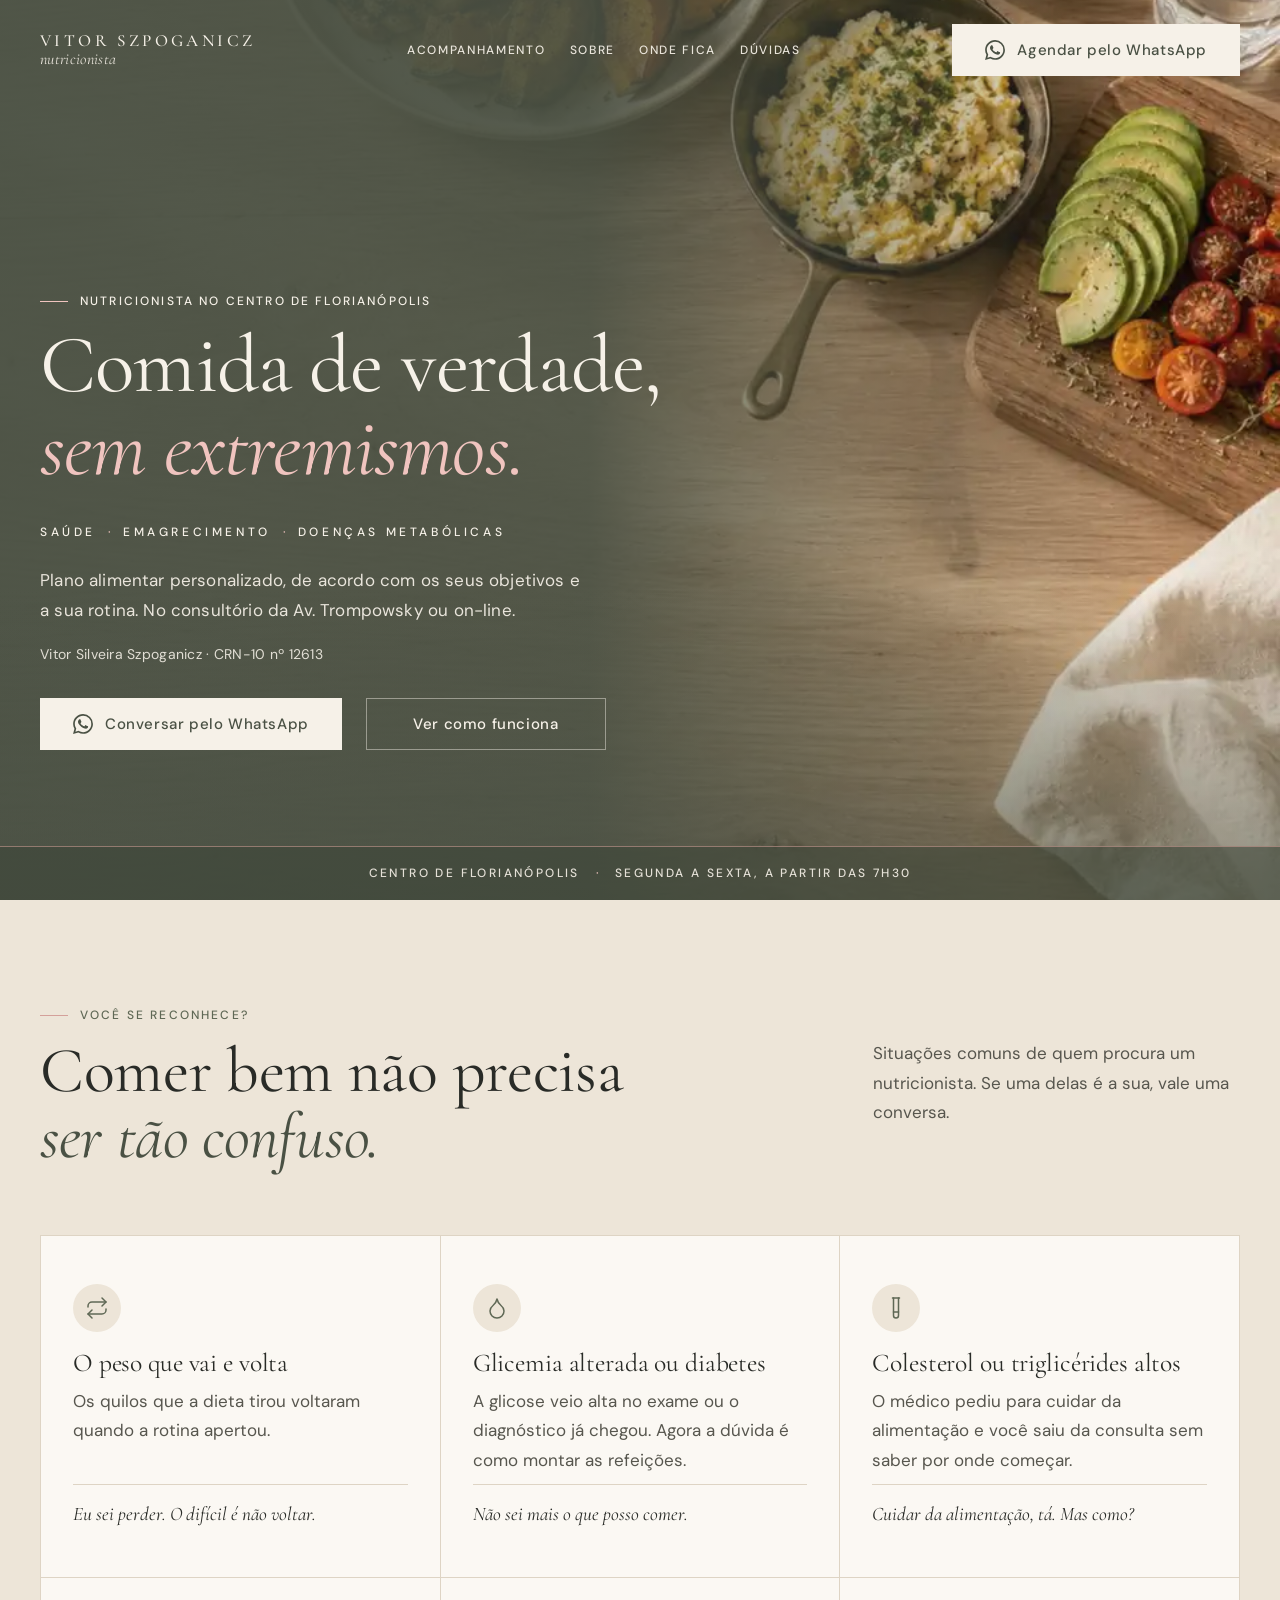
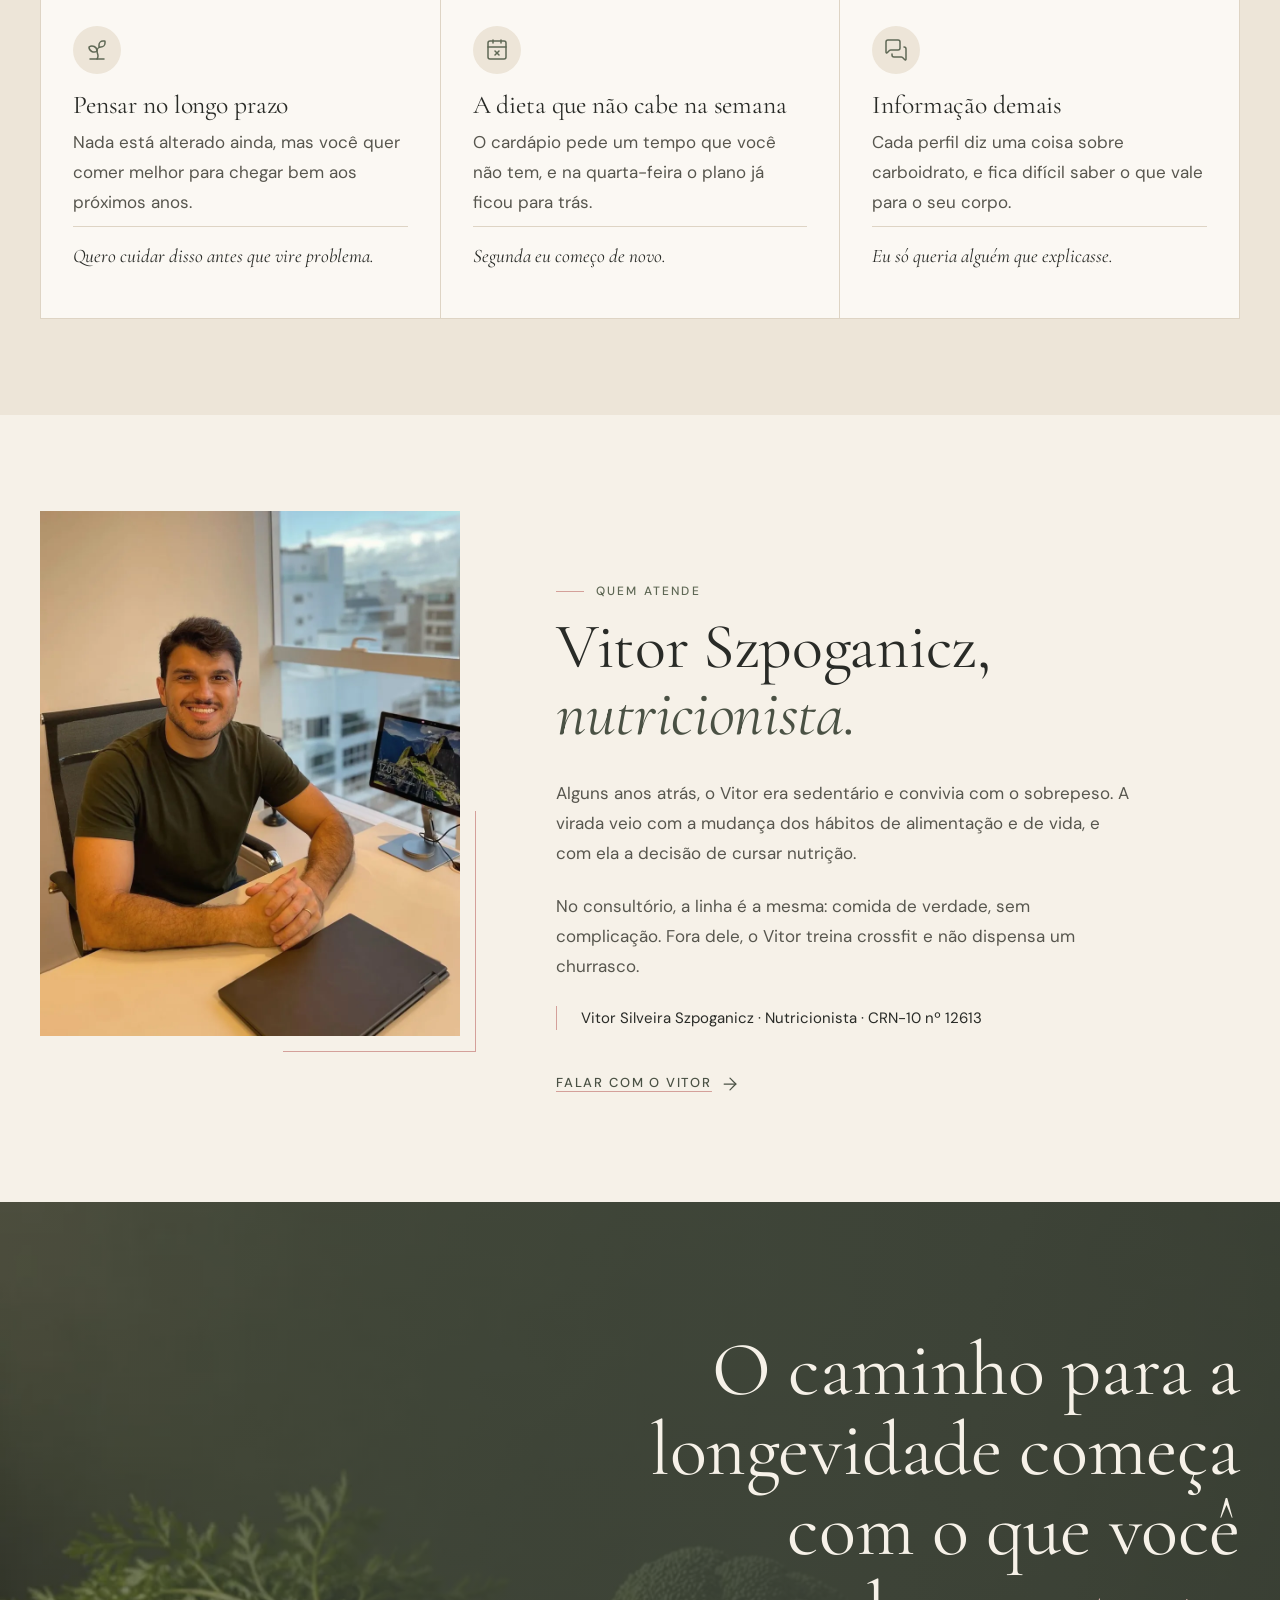
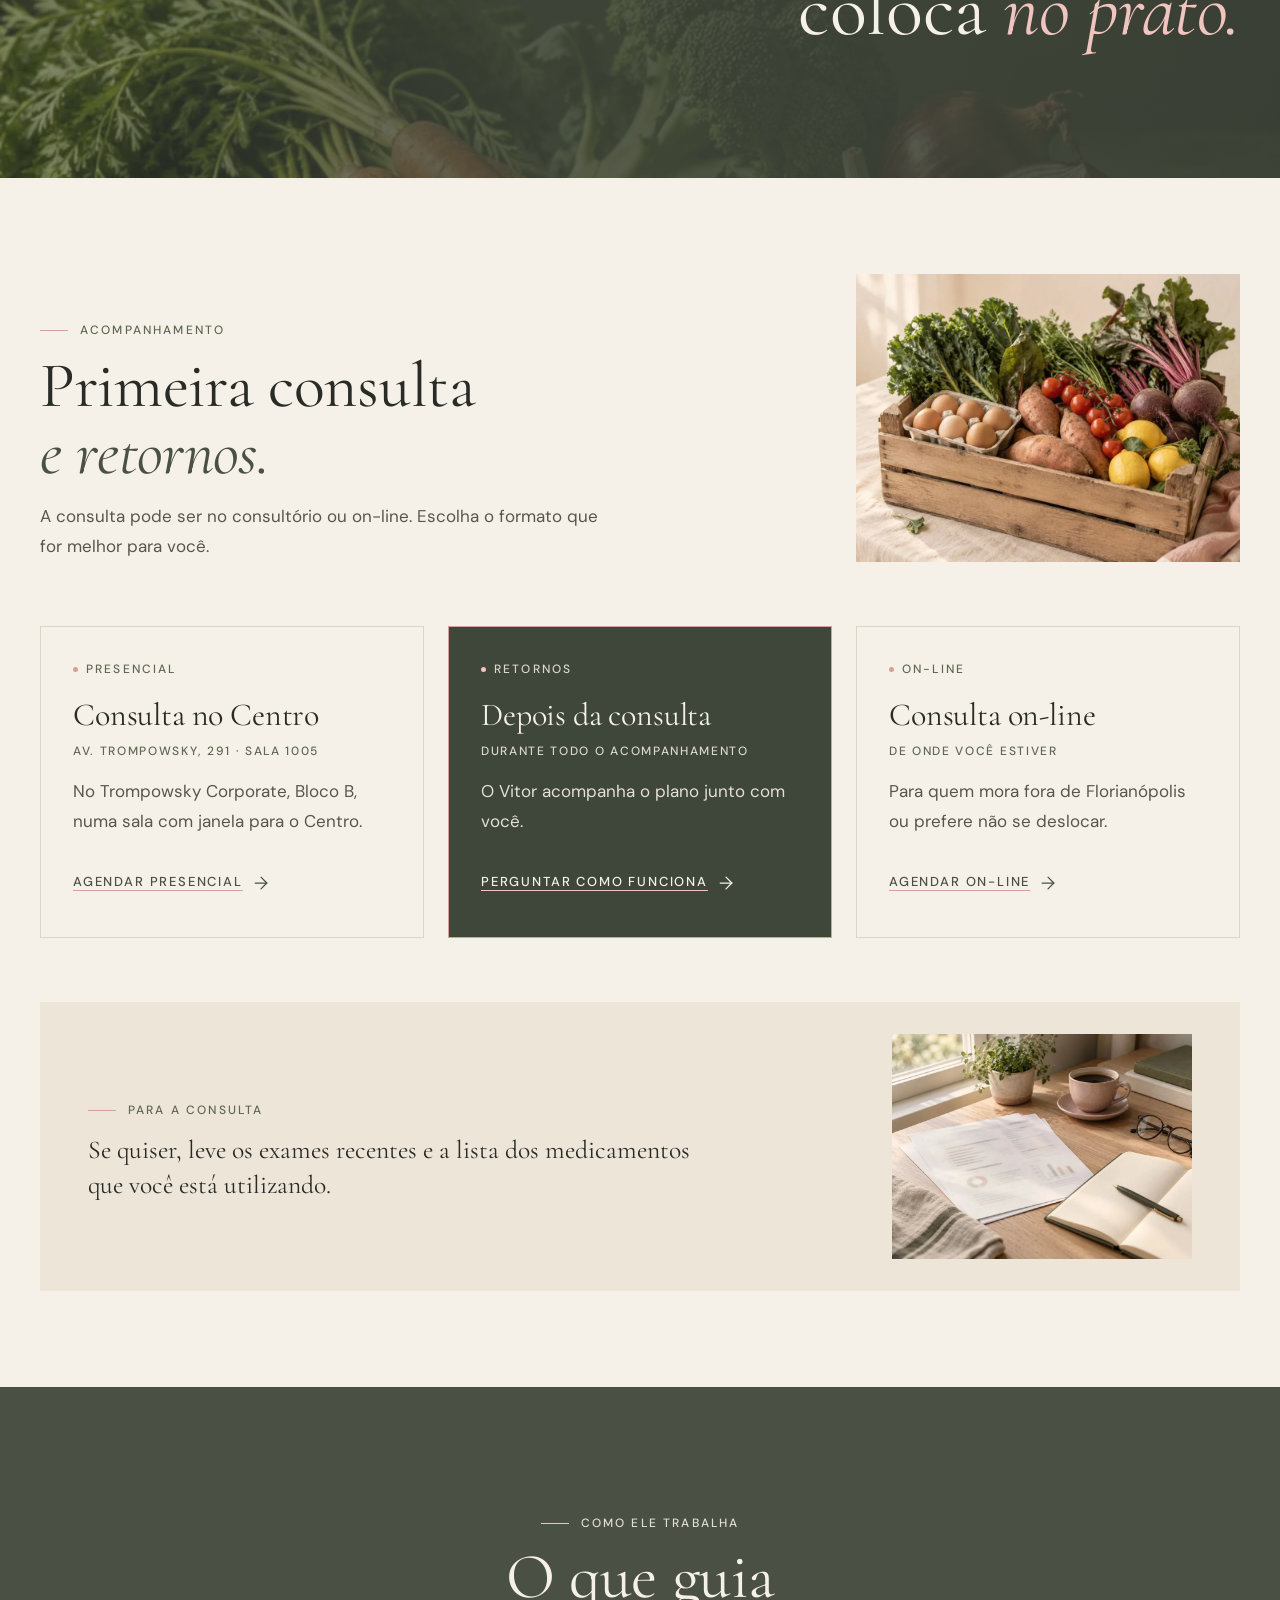
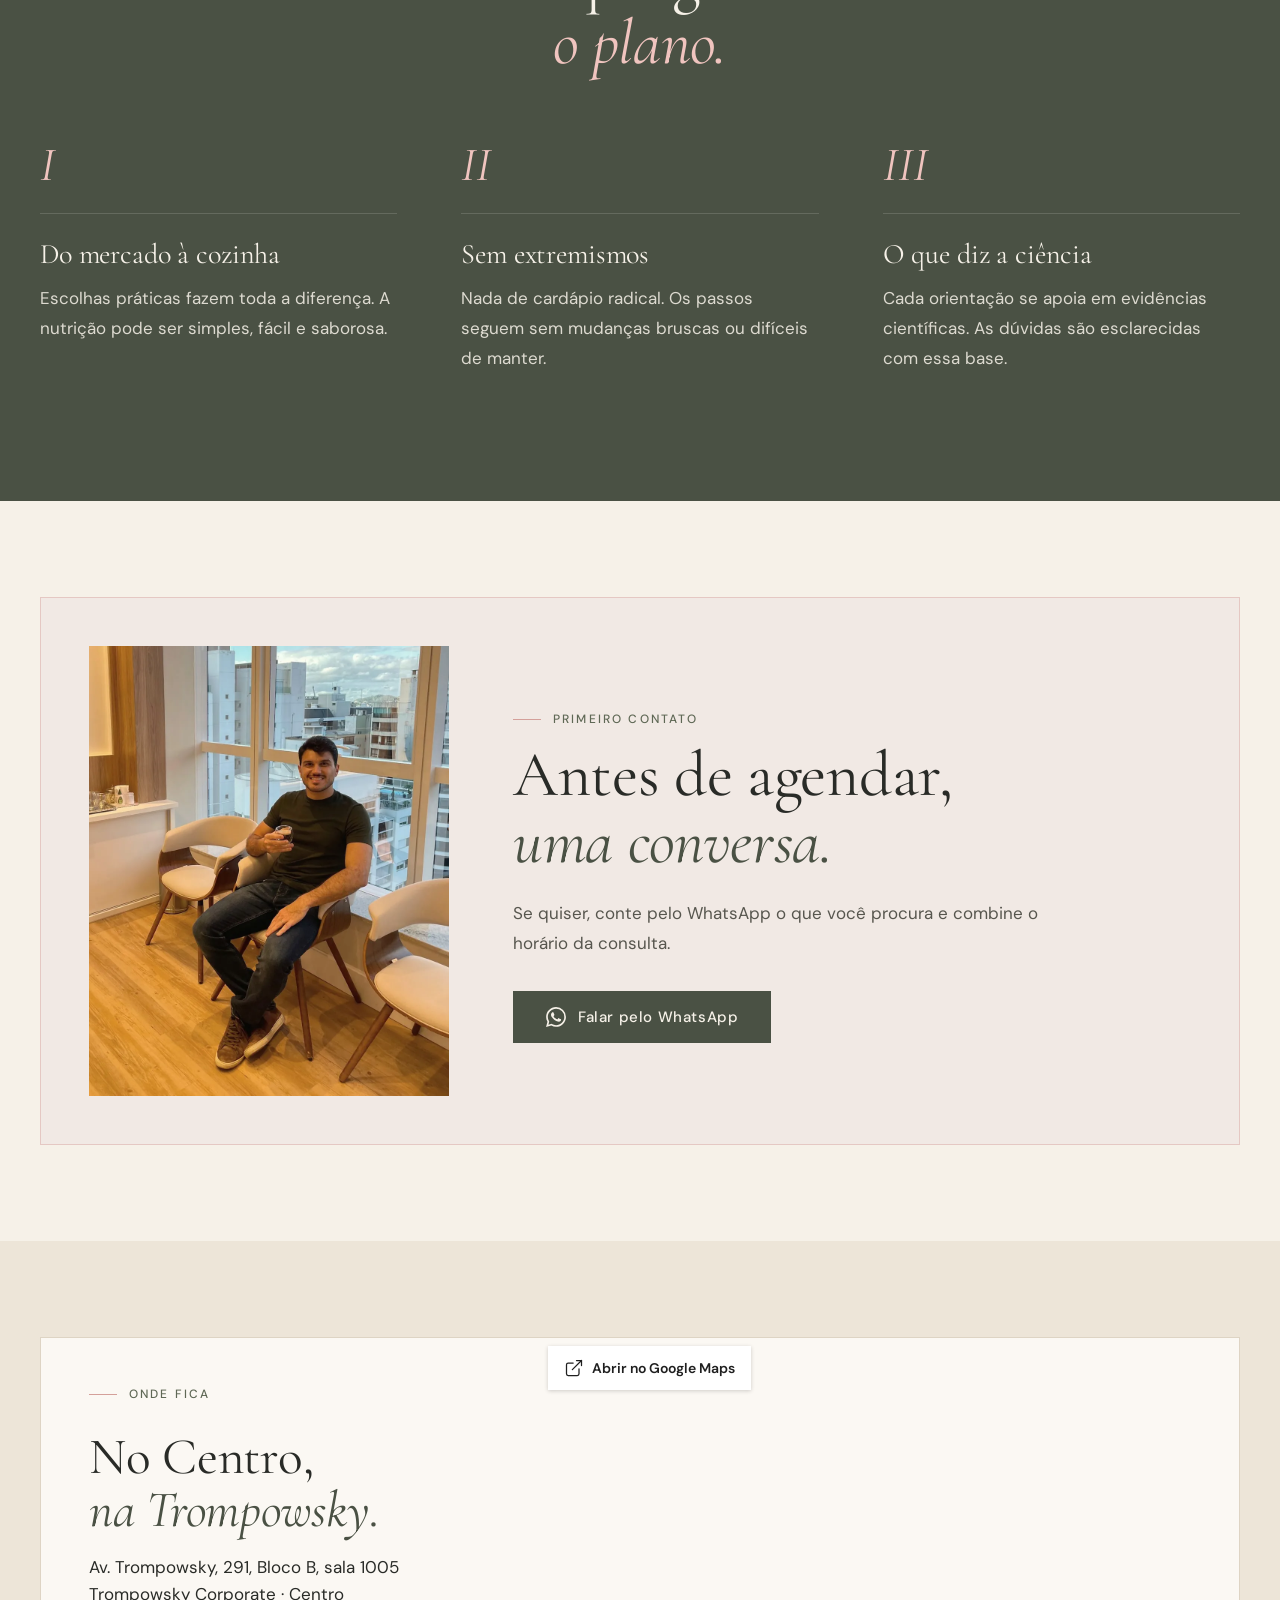
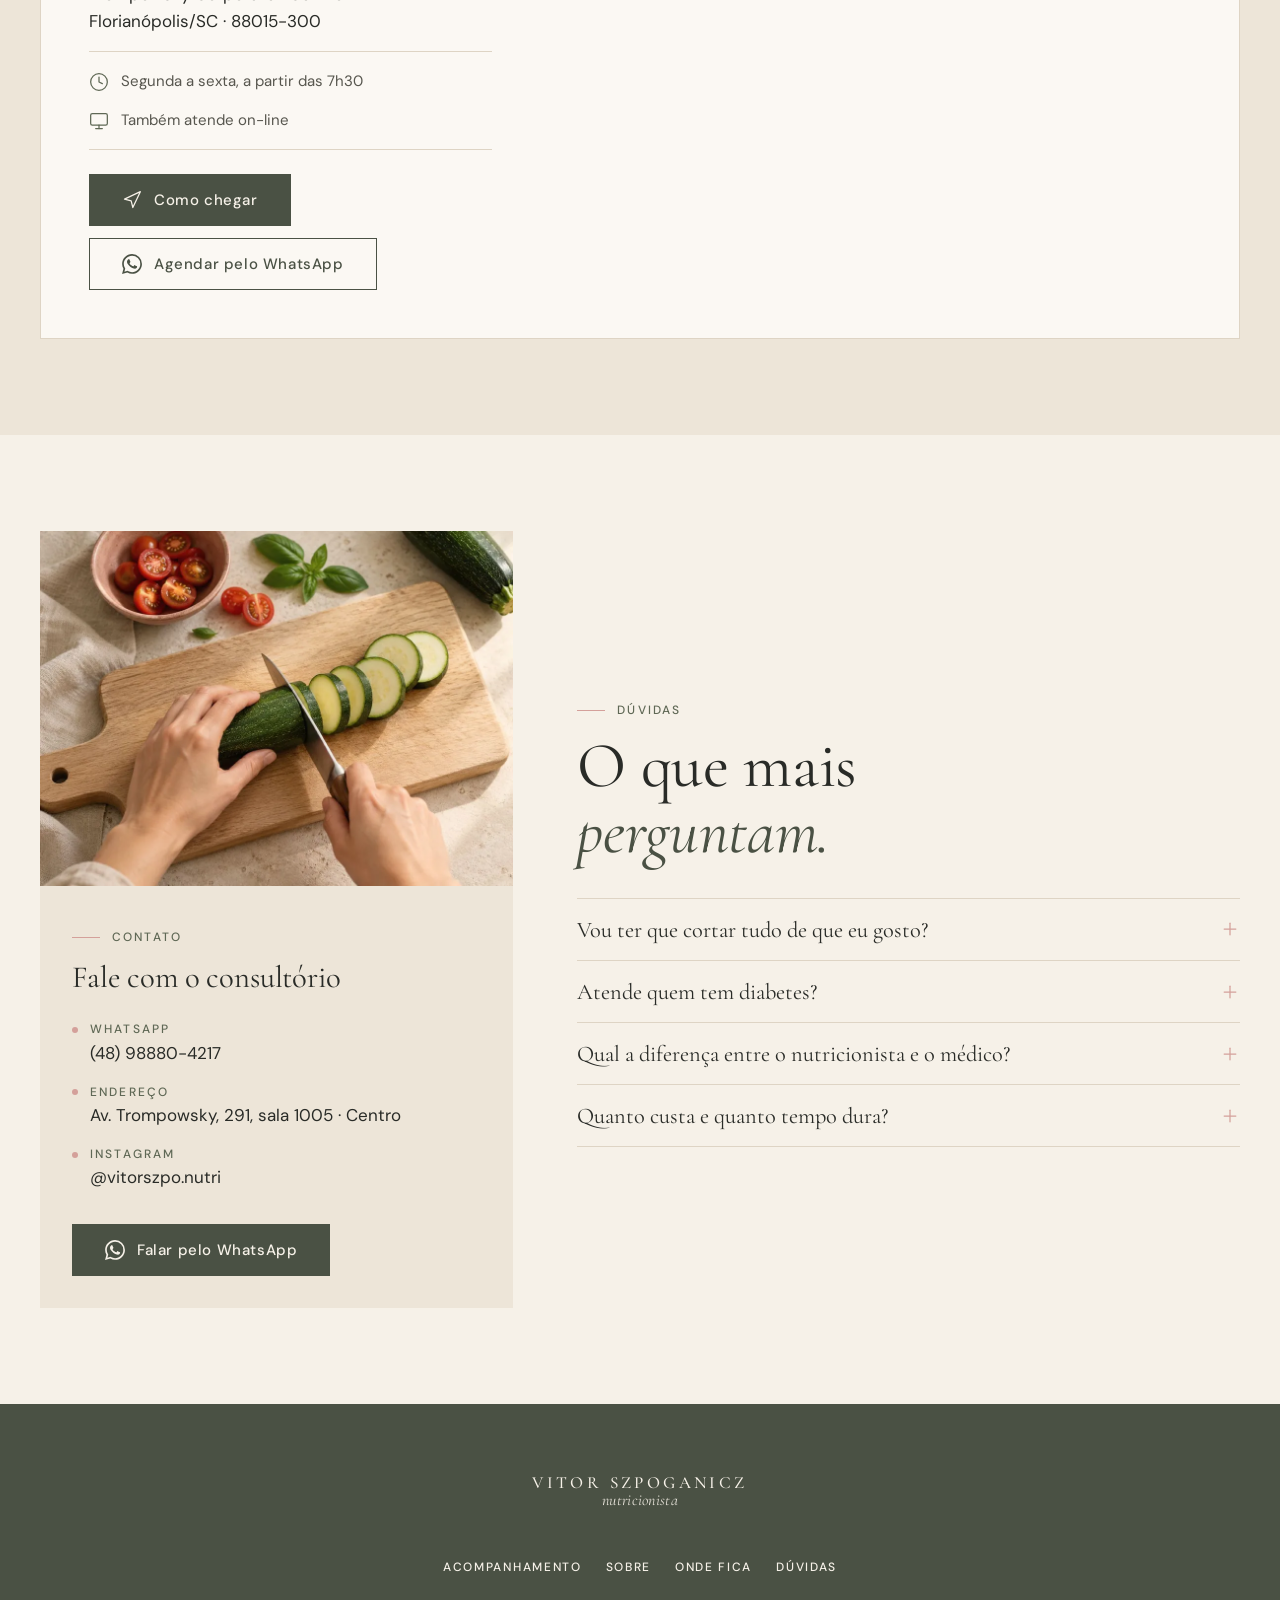
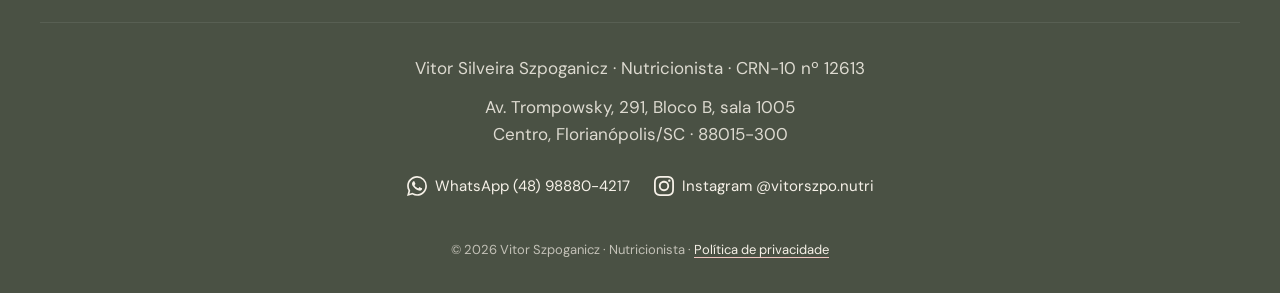
==== commit bfee9758: "Revisão via Claude Desktop 2026-10-19 15:05" ====
--- a/index.html
+++ b/index.html
@@ -21,11 +21,9 @@
 <link rel="preconnect" href="https://fonts.googleapis.com">
 <link rel="preconnect" href="https://fonts.gstatic.com" crossorigin>
 <link href="https://fonts.googleapis.com/css2?family=Cormorant+Garamond:ital,wght@0,400;0,500;1,400;1,500&amp;family=DM+Sans:opsz,wght@9..40,400;9..40,500&amp;display=swap" rel="stylesheet">
+<link rel="preload" as="image" media="(max-width: 899px)" imagesrcset="assets/img/heroi-mobile-480.webp 480w, assets/img/heroi-mobile-960.webp 960w" imagesizes="100vw">
 <link rel="stylesheet" href="assets/css/base.css">
 <link rel="stylesheet" href="assets/css/style.css">
-
-<link rel="preload" as="image" href="assets/img/heroi-mobile.webp" media="(max-width: 899px)" type="image/webp">
-<link rel="preload" as="image" href="assets/img/heroi-desktop.webp" media="(min-width: 900px)" type="image/webp">
 <script type="application/ld+json">
 {
   "@context": "https://schema.org",
@@ -89,11 +87,10 @@
   <section class="heroi escuro" id="inicio" data-heroi>
     <div class="heroi__fundo">
       <picture>
-        <source media="(min-width: 900px)" srcset="assets/img/heroi-desktop.webp" type="image/webp">
-        <source media="(min-width: 900px)" srcset="assets/img/heroi-desktop.jpg">
-        <source srcset="assets/img/heroi-mobile.webp" type="image/webp">
-        <img src="assets/img/heroi-mobile.jpg" width="1200" height="1500" alt="" fetchpriority="high">
-      </picture>
+  <source type="image/webp" media="(max-width: 899px)" srcset="assets/img/heroi-mobile-480.webp 480w, assets/img/heroi-mobile-960.webp 960w" sizes="100vw">
+  <source type="image/webp" srcset="assets/img/heroi-mobile-960.webp 960w" sizes="100vw">
+  <img src="assets/img/heroi-mobile-960.jpg" width="1200" height="1500" alt="" decoding="async" fetchpriority="high">
+</picture>
     </div>
     <div class="heroi__veu"></div>
     <div class="container heroi__conteudo">
@@ -181,9 +178,10 @@
       <div class="sobre__foto r">
         <div class="midia">
           <picture>
-            <source srcset="assets/img/sobre-vitor.webp" type="image/webp">
-            <img src="assets/img/sobre-vitor.jpg" width="1200" height="1500" loading="lazy" alt="Vitor Szpoganicz sorrindo, sentado à mesa do consultório, com a janela e os prédios do Centro ao fundo">
-          </picture>
+  <source type="image/webp" media="(max-width: 899px)" srcset="assets/img/sobre-vitor-480.webp 480w, assets/img/sobre-vitor-960.webp 960w" sizes="100vw">
+  <source type="image/webp" srcset="assets/img/sobre-vitor-960.webp 960w" sizes="50vw">
+  <img src="assets/img/sobre-vitor-960.jpg" width="1200" height="1500" alt="Vitor Szpoganicz sorrindo, sentado à mesa do consultório, com a janela e os prédios do Centro ao fundo" decoding="async">
+</picture>
         </div>
       </div>
       <div class="sobre__texto r">
@@ -203,11 +201,10 @@
   <section class="frase escuro" aria-label="O caminho para a longevidade">
     <div class="frase__fundo">
       <picture>
-        <source media="(min-width: 900px)" srcset="assets/img/frase-cozinha.webp" type="image/webp">
-        <source media="(min-width: 900px)" srcset="assets/img/frase-cozinha.jpg">
-        <source srcset="assets/img/frase-cozinha-mobile.webp" type="image/webp">
-        <img src="assets/img/frase-cozinha-mobile.jpg" width="1200" height="1500" loading="lazy" alt="">
-      </picture>
+  <source type="image/webp" media="(max-width: 899px)" srcset="assets/img/frase-cozinha-mobile-480.webp 480w, assets/img/frase-cozinha-mobile-960.webp 960w" sizes="100vw">
+  <source type="image/webp" srcset="assets/img/frase-cozinha-mobile-960.webp 960w" sizes="50vw">
+  <img src="assets/img/frase-cozinha-mobile-960.jpg" width="1200" height="1500" alt="" decoding="async">
+</picture>
     </div>
     <div class="frase__veu"></div>
     <div class="container frase__texto">
@@ -227,9 +224,10 @@
         <div class="acompanhamento__midia r">
           <div class="midia">
             <picture>
-              <source srcset="assets/img/online-ingredientes.webp" type="image/webp">
-              <img src="assets/img/online-ingredientes.jpg" width="1200" height="900" loading="lazy" alt="Caixote de feira com ovos, batata-doce, tomates, couve e beterraba">
-            </picture>
+  <source type="image/webp" media="(max-width: 899px)" srcset="assets/img/online-ingredientes-480.webp 480w, assets/img/online-ingredientes-960.webp 960w" sizes="100vw">
+  <source type="image/webp" srcset="assets/img/online-ingredientes-960.webp 960w" sizes="50vw">
+  <img src="assets/img/online-ingredientes-960.jpg" width="1200" height="900" alt="Caixote de feira com ovos, batata-doce, tomates, couve e beterraba" decoding="async" loading="lazy">
+</picture>
           </div>
         </div>
       </div>
@@ -272,9 +270,10 @@
         </div>
         <div class="midia">
           <picture>
-            <source srcset="assets/img/acompanhamento-exames.webp" type="image/webp">
-            <img src="assets/img/acompanhamento-exames.jpg" width="1200" height="900" loading="lazy" alt="Folhas de exame, caderno aberto e uma xícara de café sobre a mesa">
-          </picture>
+  <source type="image/webp" media="(max-width: 899px)" srcset="assets/img/acompanhamento-exames-480.webp 480w, assets/img/acompanhamento-exames-960.webp 960w" sizes="100vw">
+  <source type="image/webp" srcset="assets/img/acompanhamento-exames-960.webp 960w" sizes="50vw">
+  <img src="assets/img/acompanhamento-exames-960.jpg" width="1200" height="900" alt="Folhas de exame, caderno aberto e uma xícara de café sobre a mesa" decoding="async" loading="lazy">
+</picture>
         </div>
       </div>
     </div>
@@ -316,9 +315,10 @@
       <div class="convite r">
         <div class="midia">
           <picture>
-            <source srcset="assets/img/convite-recepcao.webp" type="image/webp">
-            <img src="assets/img/convite-recepcao.jpg" width="1160" height="1450" loading="lazy" alt="Vitor Szpoganicz na sala de espera do consultório, com uma xícara de café">
-          </picture>
+  <source type="image/webp" media="(max-width: 899px)" srcset="assets/img/convite-recepcao-480.webp 480w, assets/img/convite-recepcao-960.webp 960w" sizes="100vw">
+  <source type="image/webp" srcset="assets/img/convite-recepcao-960.webp 960w" sizes="50vw">
+  <img src="assets/img/convite-recepcao-960.jpg" width="1160" height="1450" alt="Vitor Szpoganicz na sala de espera do consultório, com uma xícara de café" decoding="async" loading="lazy">
+</picture>
         </div>
         <div class="convite__texto">
           <p class="rotulo">Primeiro contato</p>
@@ -367,9 +367,10 @@
       <aside class="contato r" aria-labelledby="contato-titulo">
         <div class="midia">
           <picture>
-            <source srcset="assets/img/contato-preparo.webp" type="image/webp">
-            <img src="assets/img/contato-preparo.jpg" width="1200" height="900" loading="lazy" alt="Mãos fatiando uma abobrinha numa tábua de madeira, vista de cima">
-          </picture>
+  <source type="image/webp" media="(max-width: 899px)" srcset="assets/img/contato-preparo-480.webp 480w, assets/img/contato-preparo-960.webp 960w" sizes="100vw">
+  <source type="image/webp" srcset="assets/img/contato-preparo-960.webp 960w" sizes="50vw">
+  <img src="assets/img/contato-preparo-960.jpg" width="1200" height="900" alt="Mãos fatiando uma abobrinha numa tábua de madeira, vista de cima" decoding="async" loading="lazy">
+</picture>
         </div>
         <div class="contato__texto">
           <p class="rotulo">Contato</p>
--- a/assets/css/style.css
+++ b/assets/css/style.css
@@ -111,7 +111,7 @@
 .cabecalho {
   position: fixed; inset: 0 0 auto 0; z-index: 100;
   padding-block: var(--space-5); color: var(--marfim);
-  transition: background-color .45s var(--ease), padding .45s var(--ease), box-shadow .45s var(--ease), color .45s var(--ease);
+  transition: background-color .45s var(--ease), color .45s var(--ease);
 }
 .cabecalho[data-rolado], .cabecalho--solido {
   background: rgba(246, 241, 232, .86); -webkit-backdrop-filter: blur(20px); backdrop-filter: blur(20px);
@@ -302,7 +302,7 @@
 .servicos { display: grid; gap: var(--space-5); margin-top: var(--space-7); }
 .servico {
   position: relative; background: var(--marfim); border: 1px solid var(--stone);
-  transition: transform .35s var(--ease), border-color .35s var(--ease), box-shadow .35s var(--ease);
+  transition: transform .35s var(--ease), border-color .35s var(--ease);
 }
 .servico__entra { display: grid; grid-template-rows: auto auto auto 1fr; height: 100%; padding: var(--space-5); }
 .servico__etiqueta {
@@ -482,3 +482,9 @@
   .rodape__nav { display: grid; grid-template-columns: repeat(2, minmax(0, 1fr)); justify-items: center; }
 }
 @media (max-width: 399px) { .convite { padding: var(--space-5) var(--space-4); } }
+
+
+/* Regra do Armin, 19/10/2026 (§0 "Rolagem leve no celular"): sem vidro desfocado no celular; fundo quase opaco. Aplicado por aplicar-carregamento.mjs. */
+@media (max-width: 899px) {
+  .cabecalho[data-rolado], .cabecalho--solido { -webkit-backdrop-filter: none; backdrop-filter: none; background: rgba(246, 241, 232, 0.96); }
+}
